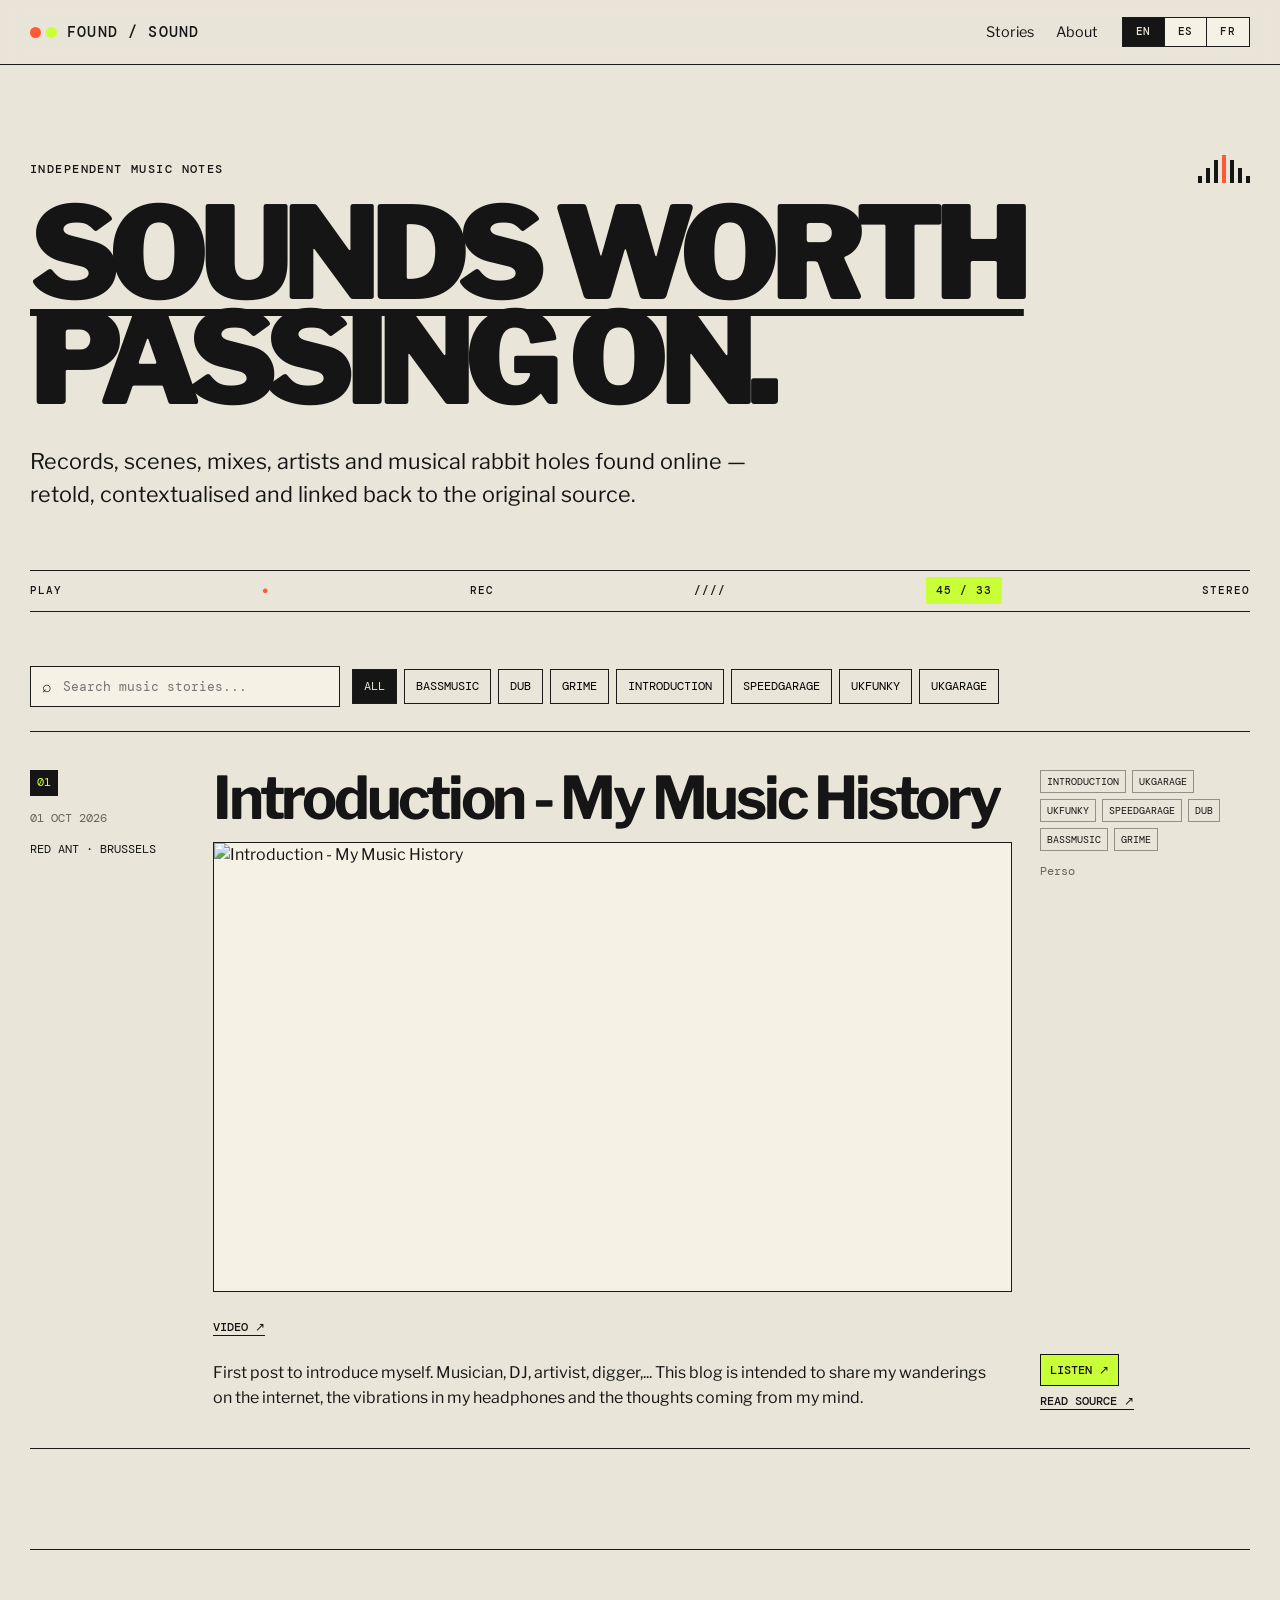
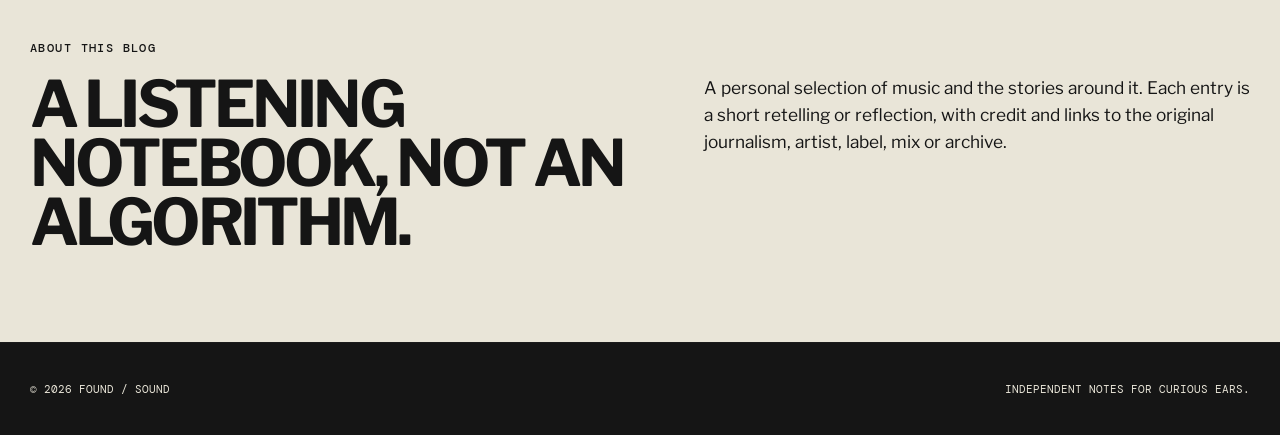
==== index.html @ dcec6ee3 "Add files via upload" ====
<!DOCTYPE html>
<html lang="en">
<head>
  <meta charset="UTF-8" />
  <meta name="viewport" content="width=device-width, initial-scale=1.0" />
  <meta id="metaDescription" name="description" content="A trilingual independent music blog for sounds, scenes, records and stories found across the web." />
  <meta name="theme-color" content="#151515" />
  <title>Found / Sound</title>
  <link rel="preconnect" href="https://fonts.googleapis.com">
  <link rel="preconnect" href="https://fonts.gstatic.com" crossorigin>
  <link href="https://fonts.googleapis.com/css2?family=DM+Mono:wght@300;400;500&family=Libre+Franklin:wght@400;600;700;800;900&display=swap" rel="stylesheet">
  <link rel="stylesheet" href="styles.css" />
</head>
<body>
  <header class="site-header">
    <div class="shell header-inner">
      <a class="brand" href="#top" aria-label="Found Sound home">
        <span class="brand-dot" aria-hidden="true"></span>
        FOUND / SOUND
      </a>

      <div class="header-actions">
        <nav class="nav" aria-label="Primary navigation">
          <a id="navStories" href="#stories">Stories</a>
          <a id="navAbout" href="#about">About</a>
        </nav>

        <div id="languageSwitcher" class="language-switcher" aria-label="Language">
          <button type="button" data-lang="en" aria-pressed="true">EN</button>
          <button type="button" data-lang="es" aria-pressed="false">ES</button>
          <button type="button" data-lang="fr" aria-pressed="false">FR</button>
        </div>
      </div>
    </div>
  </header>

  <main id="top">
    <section class="hero shell">
      <div class="hero-kicker">
        <p id="heroEyebrow" class="eyebrow">Independent music notes</p>
        <span class="signal" aria-hidden="true"><i></i><i></i><i></i><i></i><i></i><i></i><i></i></span>
      </div>
      <h1 id="heroTitle">Sounds worth<br>passing on.</h1>
      <p id="heroCopy" class="hero-copy">Records, scenes, mixes, artists and musical rabbit holes found online — retold, contextualised and linked back to the original source.</p>
      <div class="hero-tape" aria-hidden="true">
        <span>PLAY</span><span>●</span><span>REC</span><span>////</span><span>45 / 33</span><span>STEREO</span>
      </div>
    </section>

    <section id="filtersSection" class="filters shell" aria-label="Music filters">
      <div class="search-wrap">
        <span aria-hidden="true">⌕</span>
        <input id="searchInput" type="search" placeholder="Search music stories..." aria-label="Search music stories" />
      </div>
      <div id="tagFilters" class="tag-filters"></div>
    </section>

    <section id="stories" class="stories shell" aria-live="polite"></section>

    <section id="about" class="about shell">
      <div>
        <p id="aboutEyebrow" class="eyebrow">About this blog</p>
        <h2 id="aboutTitle">A listening notebook, not an algorithm.</h2>
      </div>
      <p id="aboutCopy">A personal selection of music and the stories around it. Each entry is a short retelling or reflection, with credit and links to the original journalism, artist, label, mix or archive.</p>
    </section>
  </main>

  <footer class="site-footer">
    <div class="shell footer-inner">
      <span>© <span id="year"></span> FOUND / SOUND</span>
      <span id="footerText">Independent notes for curious ears.</span>
    </div>
  </footer>

  <script src="script.js"></script>
</body>
</html>
---- styles.css ----
:root {
  --bg: #e9e5d8;
  --paper: #f6f1e5;
  --ink: #151515;
  --muted: #66645c;
  --line: #1b1b1b;
  --acid: #c9ff37;
  --orange: #ff5a36;
  --max: 1220px;
}

* { box-sizing: border-box; }
html { scroll-behavior: smooth; }
body {
  margin: 0;
  background: var(--bg);
  color: var(--ink);
  font-family: "Libre Franklin", Arial, sans-serif;
  line-height: 1.55;
}
a { color: inherit; }
button, input { border-radius: 0; }
.shell { width: min(calc(100% - 40px), var(--max)); margin-inline: auto; }

.site-header {
  position: sticky; top: 0; z-index: 20;
  background: color-mix(in srgb, var(--bg) 93%, transparent);
  backdrop-filter: blur(10px);
  border-bottom: 1px solid var(--line);
}
.header-inner, .footer-inner {
  min-height: 64px; display: flex; align-items: center; justify-content: space-between; gap: 24px;
}
.brand {
  display: inline-flex; align-items: center; gap: 10px; text-decoration: none;
  font: 500 .92rem/1 "DM Mono", monospace; letter-spacing: .08em;
}
.brand-dot { width: 11px; height: 11px; border-radius: 50%; background: var(--orange); box-shadow: 16px 0 0 var(--acid); margin-right: 16px; }
.nav { display: flex; gap: 22px; }
.nav a { text-decoration: none; font-size: .9rem; }
.nav a:hover { text-decoration: underline; }
.header-actions { display: flex; align-items: center; gap: 24px; }

.language-switcher { display: inline-flex; border: 1px solid var(--line); background: var(--paper); }
.language-switcher button {
  min-width: 42px; border: 0; border-right: 1px solid var(--line); background: transparent; color: var(--ink);
  padding: 8px 9px; cursor: pointer; font: 500 .7rem/1 "DM Mono", monospace; letter-spacing: .06em;
}
.language-switcher button:last-child { border-right: 0; }
.language-switcher button:hover, .language-switcher button.active { background: var(--ink); color: var(--bg); }
.language-switcher button:focus-visible, .tag-button:focus-visible, .action-link:focus-visible { outline: 3px solid var(--orange); outline-offset: 2px; }

.hero { padding: 90px 0 54px; }
.hero-kicker { display: flex; align-items: center; justify-content: space-between; gap: 20px; }
.eyebrow { margin: 0 0 18px; font: 500 .74rem/1.4 "DM Mono", monospace; text-transform: uppercase; letter-spacing: .12em; }
.signal { display: flex; align-items: end; gap: 4px; height: 28px; margin-bottom: 18px; }
.signal i { display: block; width: 4px; background: var(--ink); }
.signal i:nth-child(1), .signal i:nth-child(7) { height: 7px; }
.signal i:nth-child(2), .signal i:nth-child(6) { height: 15px; }
.signal i:nth-child(3), .signal i:nth-child(5) { height: 23px; }
.signal i:nth-child(4) { height: 28px; background: var(--orange); }
.hero h1 {
  max-width: 1000px; margin: 0; font-size: clamp(4rem, 10vw, 9.4rem); line-height: .82;
  letter-spacing: -.075em; text-transform: uppercase; font-weight: 900;
}
.hero h1::first-line { text-decoration: underline; text-decoration-thickness: .055em; text-underline-offset: .08em; }
.hero-copy { max-width: 760px; margin: 34px 0 0; font-size: clamp(1.05rem, 2vw, 1.35rem); }
.hero-tape {
  margin-top: 58px; border-top: 1px solid var(--line); border-bottom: 1px solid var(--line); min-height: 42px;
  display: flex; align-items: center; justify-content: space-between; gap: 20px; overflow: hidden;
  font: 500 .68rem/1 "DM Mono", monospace; letter-spacing: .09em;
}
.hero-tape span:nth-child(2) { color: var(--orange); }
.hero-tape span:nth-child(5) { background: var(--acid); padding: 8px 10px; }

.filters { display: flex; align-items: center; gap: 12px; flex-wrap: wrap; padding: 0 0 24px; border-bottom: 1px solid var(--line); }
.search-wrap { min-width: min(100%, 310px); display: flex; align-items: center; border: 1px solid var(--line); background: var(--paper); }
.search-wrap > span { padding-left: 11px; font: 500 1rem "DM Mono", monospace; }
.filters input { width: 100%; min-width: 0; border: 0; background: transparent; padding: 11px; font: 400 .82rem "DM Mono", monospace; outline: none; }
.search-wrap:focus-within { box-shadow: 0 0 0 3px var(--acid); }
.tag-filters { display: flex; flex-wrap: wrap; gap: 7px; }
.tag-button {
  border: 1px solid var(--line); background: transparent; padding: 9px 11px; cursor: pointer;
  font: 400 .72rem "DM Mono", monospace; text-transform: uppercase;
}
.tag-button:hover { background: var(--paper); }
.tag-button.active { background: var(--ink); color: var(--bg); }

.stories { padding: 0 0 100px; }
.story {
  display: grid; grid-template-columns: 155px minmax(0, 1fr) 210px; gap: 28px;
  padding: 38px 0; border-bottom: 1px solid var(--line); position: relative;
}
.story::before { content: ""; position: absolute; left: 0; top: -1px; height: 3px; width: 0; background: var(--orange); transition: width .25s ease; }
.story:hover::before { width: 80px; }
.story-meta { font: 400 .72rem/1.6 "DM Mono", monospace; color: var(--muted); text-transform: uppercase; }
.story-number { display: inline-block; margin-bottom: 14px; background: var(--ink); color: var(--acid); padding: 4px 7px; }
.story-identity { margin-top: 12px; color: var(--ink); }
.story h2 { margin: 0 0 16px; max-width: 820px; font-size: clamp(2rem, 4.6vw, 4rem); letter-spacing: -.055em; line-height: .95; }
.story-media { margin: 0 0 22px; }
.story-image-wrap { overflow: hidden; border: 1px solid var(--line); background: var(--paper); }
.story-image { display: block; width: 100%; max-height: 620px; object-fit: cover; aspect-ratio: 16 / 9; }
.story-video-wrap {
  position: relative; width: 100%; aspect-ratio: 16 / 9; overflow: hidden;
  border: 1px solid var(--line); background: #000;
}
.story-video-wrap iframe, .story-video-wrap video {
  position: absolute; inset: 0; width: 100%; height: 100%; border: 0; display: block;
}
.story-video-wrap video { object-fit: contain; }
.story-media-link { margin: 0 0 22px; }
.story-summary { margin: 0; max-width: 790px; font-size: 1rem; }
.story-note { margin: 19px 0 0; max-width: 760px; padding: 11px 14px; border-left: 4px solid var(--orange); background: color-mix(in srgb, var(--paper) 60%, transparent); color: var(--muted); }
.story-side { display: flex; flex-direction: column; justify-content: space-between; gap: 24px; }
.story-tags { display: flex; flex-wrap: wrap; gap: 6px; }
.story-tag { font: 400 .65rem "DM Mono", monospace; border: 1px solid #939087; padding: 4px 6px; text-transform: uppercase; }
.source-name { margin: 12px 0 0; font: 400 .72rem/1.5 "DM Mono", monospace; color: var(--muted); }
.story-links { display: flex; flex-direction: column; align-items: flex-start; gap: 7px; }
.action-link {
  display: inline-block; text-decoration: none; border-bottom: 1px solid currentColor;
  font: 500 .76rem "DM Mono", monospace; text-transform: uppercase;
}
.action-link:hover { color: var(--orange); }
.listen-link { background: var(--acid); border: 1px solid var(--ink); padding: 7px 9px; text-decoration: none; }
.listen-link:hover { background: var(--ink); color: var(--acid); }
.empty { padding: 50px 0; color: var(--muted); }

.about { display: grid; grid-template-columns: 1.05fr .95fr; gap: 70px; padding: 90px 0; border-top: 1px solid var(--line); }
.about h2 { margin: 0; max-width: 720px; font-size: clamp(2.4rem, 5vw, 5rem); line-height: .92; letter-spacing: -.06em; text-transform: uppercase; }
.about > p { margin: 35px 0 0; max-width: 570px; font-size: 1.08rem; }
.site-footer { border-top: 1px solid var(--line); background: var(--ink); color: var(--bg); }
.footer-inner { min-height: 92px; font: 400 .7rem "DM Mono", monospace; text-transform: uppercase; }

@media (max-width: 850px) {
  .hero { padding: 72px 0 45px; }
  .story { grid-template-columns: 1fr; gap: 15px; }
  .story-meta { display: grid; grid-template-columns: auto 1fr; gap: 8px 14px; align-items: center; }
  .story-number { margin: 0; grid-row: 1 / span 2; }
  .story-identity { margin: 0; }
  .story-side { flex-direction: row; align-items: end; }
  .about { grid-template-columns: 1fr; gap: 15px; }
}

@media (max-width: 650px) {
  .header-inner { min-height: 70px; gap: 12px; }
  .header-actions { gap: 10px; }
  .nav { display: none; }
  .language-switcher button { min-width: 37px; padding-inline: 7px; }
  .hero h1 { font-size: clamp(3.7rem, 18vw, 6.2rem); }
  .hero-tape { gap: 28px; justify-content: flex-start; }
  .hero-tape span:nth-child(3), .hero-tape span:nth-child(4), .hero-tape span:nth-child(6) { display: none; }
}

@media (max-width: 520px) {
  .shell { width: min(calc(100% - 24px), var(--max)); }
  .brand { font-size: .78rem; }
  .brand-dot { width: 9px; height: 9px; box-shadow: 13px 0 0 var(--acid); margin-right: 13px; }
  .signal { display: none; }
  .story-side { flex-direction: column; align-items: flex-start; }
  .story h2 { font-size: clamp(2.1rem, 11vw, 3.2rem); }
  .footer-inner { align-items: flex-start; flex-direction: column; justify-content: center; gap: 7px; }
}
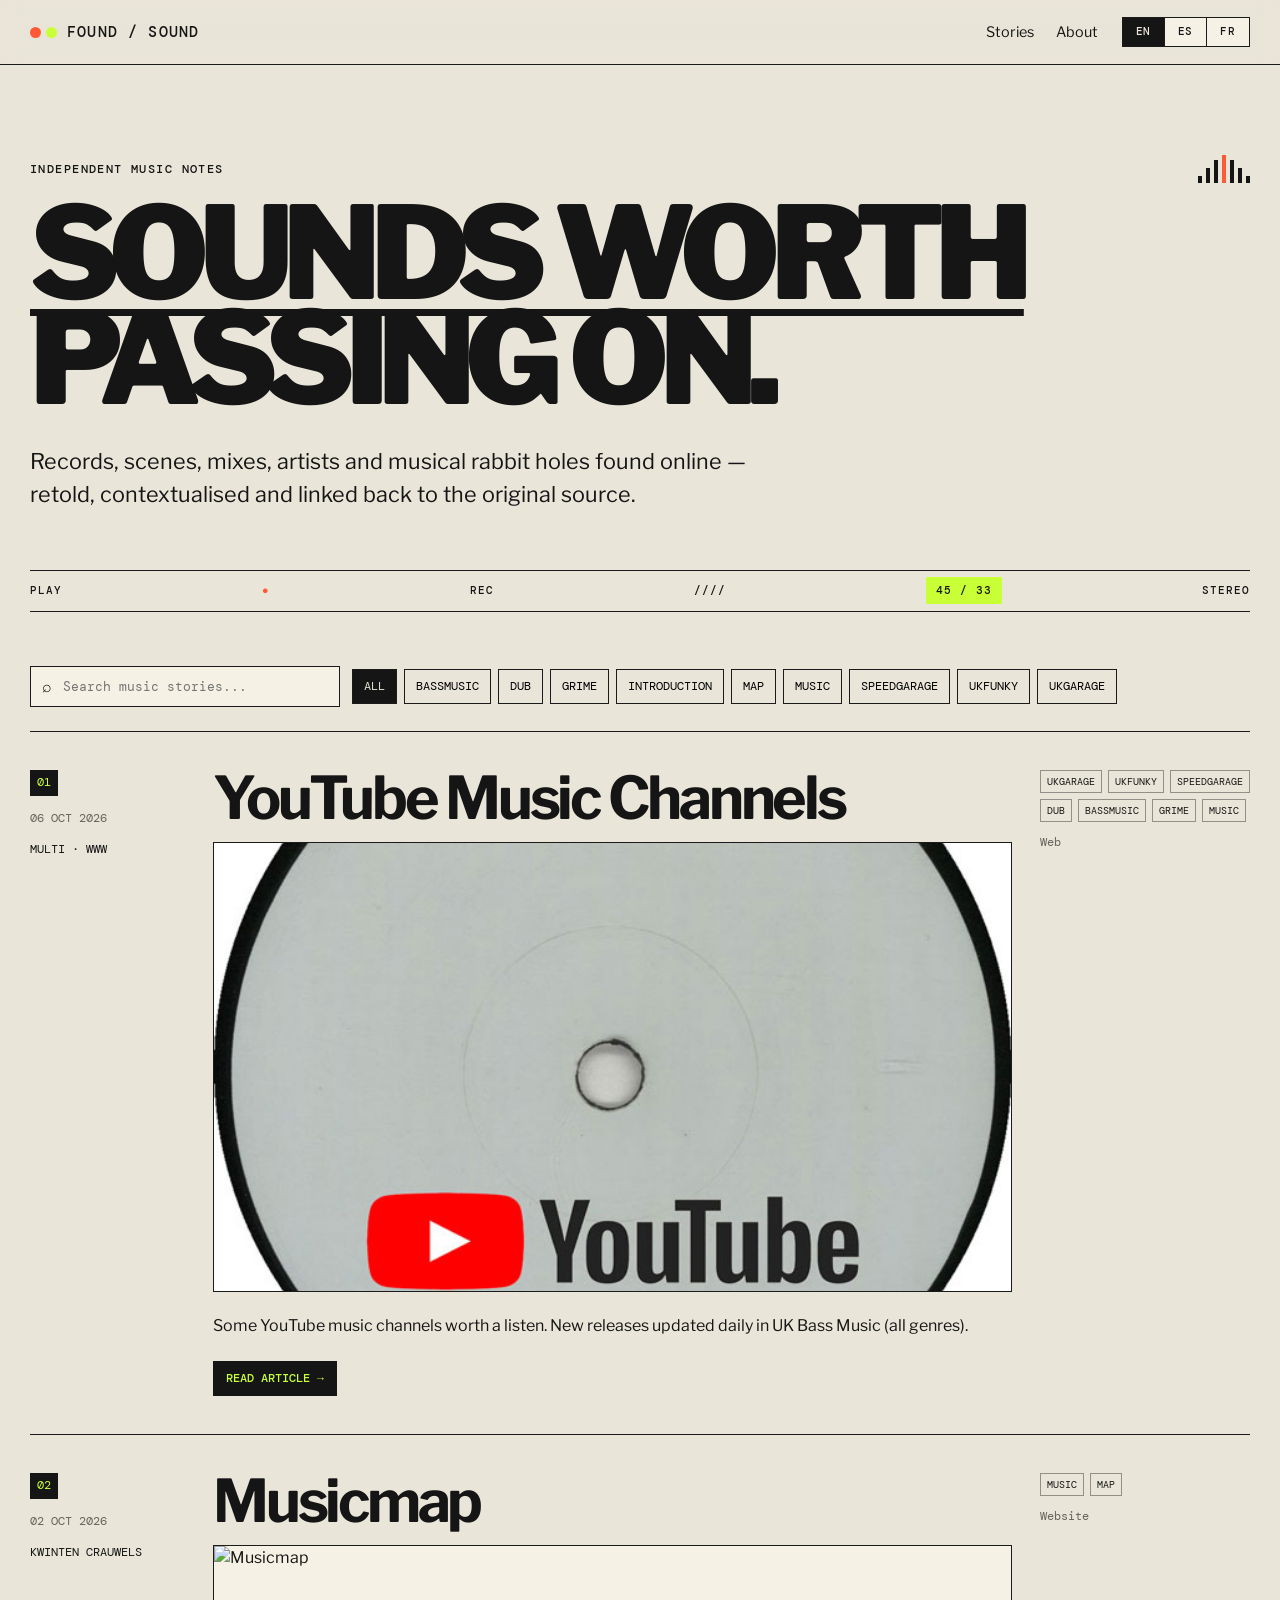
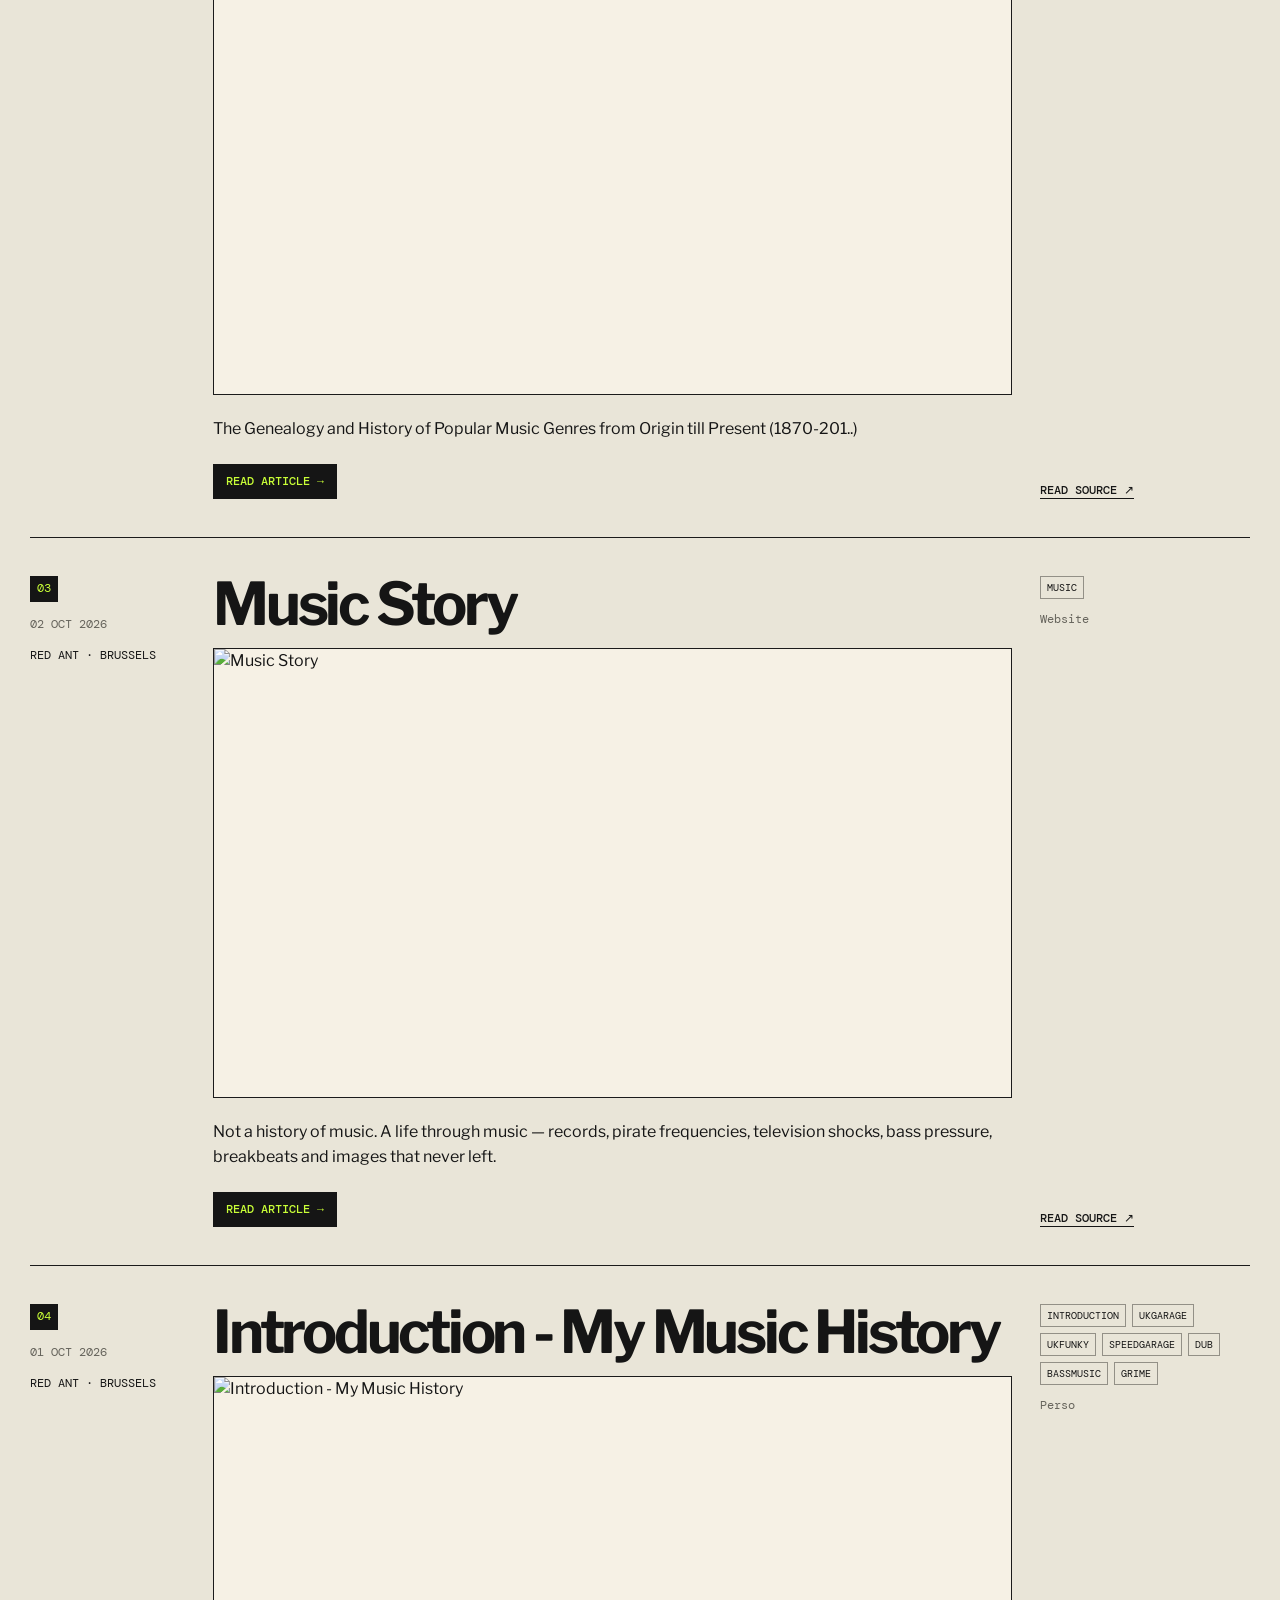
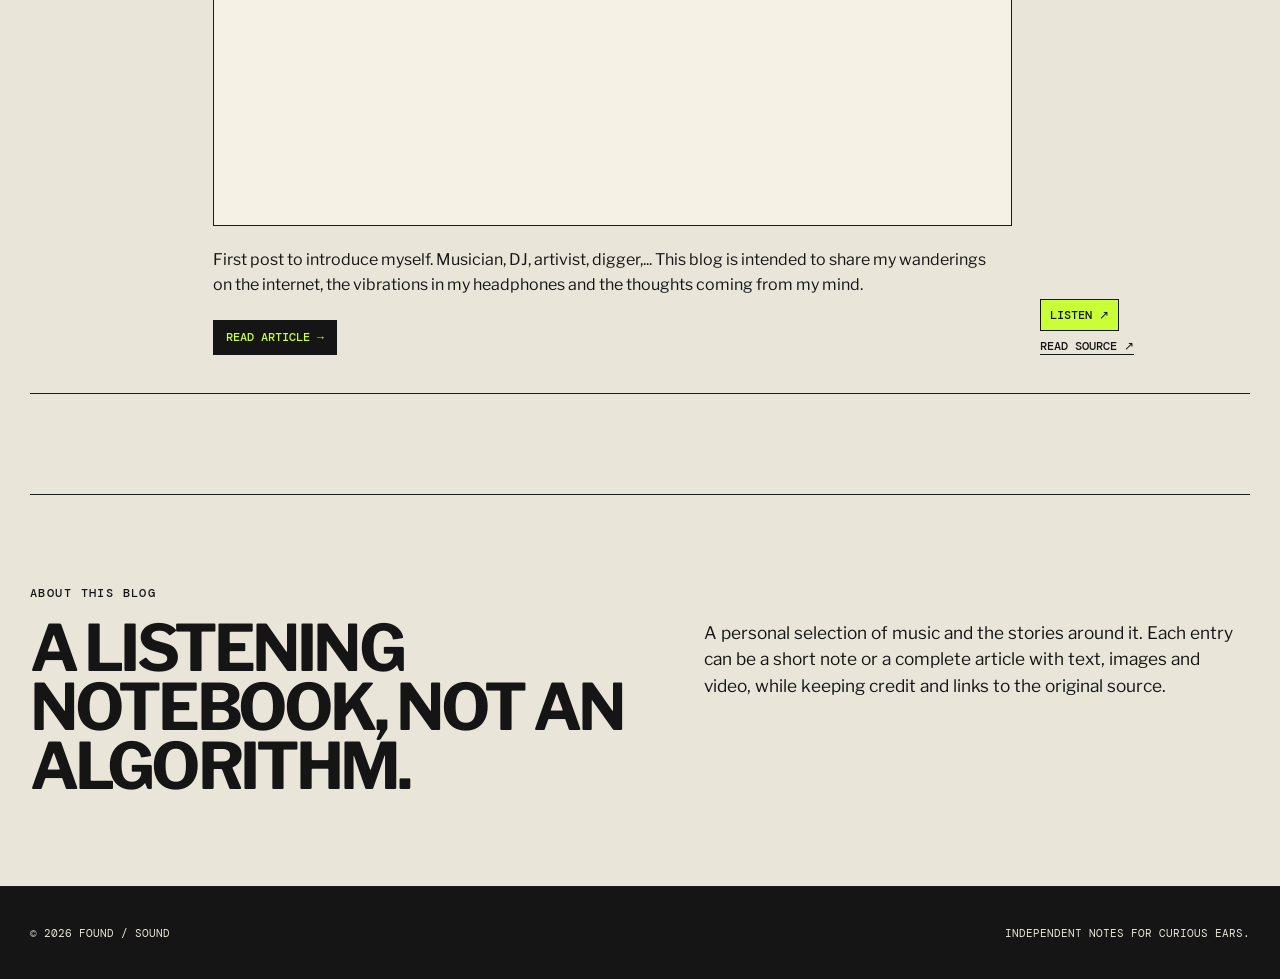
==== commit cbf4b84d: "Add files via upload" ====
--- a/index.html
+++ b/index.html
@@ -18,13 +18,11 @@
         <span class="brand-dot" aria-hidden="true"></span>
         FOUND / SOUND
       </a>
-
       <div class="header-actions">
         <nav class="nav" aria-label="Primary navigation">
           <a id="navStories" href="#stories">Stories</a>
           <a id="navAbout" href="#about">About</a>
         </nav>
-
         <div id="languageSwitcher" class="language-switcher" aria-label="Language">
           <button type="button" data-lang="en" aria-pressed="true">EN</button>
           <button type="button" data-lang="es" aria-pressed="false">ES</button>
@@ -62,7 +60,7 @@
         <p id="aboutEyebrow" class="eyebrow">About this blog</p>
         <h2 id="aboutTitle">A listening notebook, not an algorithm.</h2>
       </div>
-      <p id="aboutCopy">A personal selection of music and the stories around it. Each entry is a short retelling or reflection, with credit and links to the original journalism, artist, label, mix or archive.</p>
+      <p id="aboutCopy">A personal selection of music and the stories around it. Each entry can be a short note or a complete article with text, images and video, while keeping credit and links to the original source.</p>
     </section>
   </main>
 
@@ -72,7 +70,6 @@
       <span id="footerText">Independent notes for curious ears.</span>
     </div>
   </footer>
-
   <script src="script.js"></script>
 </body>
 </html>
--- a/styles.css
+++ b/styles.css
@@ -160,3 +160,60 @@
   .story h2 { font-size: clamp(2.1rem, 11vw, 3.2rem); }
   .footer-inner { align-items: flex-start; flex-direction: column; justify-content: center; gap: 7px; }
 }
+
+.story-title-link { color: inherit; text-decoration: none; }
+.story-title-link:hover { text-decoration: underline; text-decoration-thickness: .06em; text-underline-offset: .08em; }
+.story-read { margin: 22px 0 0; }
+.read-article-link {
+  display: inline-block; border: 1px solid var(--ink); background: var(--ink); color: var(--acid);
+  padding: 9px 12px; text-decoration: none; font: 500 .72rem "DM Mono", monospace; text-transform: uppercase;
+}
+.read-article-link:hover { background: var(--orange); color: var(--ink); }
+
+/* Long-form article page */
+.article-shell { width: min(calc(100% - 40px), 980px); margin-inline: auto; }
+.article-back { text-decoration: none; font: 500 .72rem "DM Mono", monospace; text-transform: uppercase; }
+.article-back:hover { text-decoration: underline; }
+.article-page { padding: 72px 0 110px; }
+.article-header { padding-bottom: 38px; border-bottom: 1px solid var(--line); }
+.article-kicker { margin: 0 0 16px; font: 500 .72rem/1.5 "DM Mono", monospace; text-transform: uppercase; color: var(--muted); }
+.article-title { margin: 0; font-size: clamp(3.1rem, 8vw, 7rem); line-height: .88; letter-spacing: -.07em; text-transform: uppercase; }
+.article-deck { max-width: 780px; margin: 28px 0 0; font-size: clamp(1.12rem, 2vw, 1.42rem); line-height: 1.5; }
+.article-tags { display: flex; flex-wrap: wrap; gap: 7px; margin-top: 24px; }
+.article-featured { margin: 38px 0 0; }
+.article-featured img { display: block; width: 100%; max-height: 680px; aspect-ratio: 16/9; object-fit: cover; border: 1px solid var(--line); }
+.article-body { width: min(100%, 780px); margin: 54px auto 0; }
+.article-text { margin: 0 0 30px; font-size: 1.08rem; line-height: 1.78; }
+.article-text p { margin: 0 0 1.25em; }
+.article-text p:last-child { margin-bottom: 0; }
+.article-media { margin: 46px 0; }
+.article-media img { display: block; width: 100%; max-height: 760px; object-fit: contain; background: var(--paper); border: 1px solid var(--line); }
+.article-media--small { width: 45%; margin-left: auto; margin-right: auto; }
+.article-media--medium { width: 70%; margin-left: auto; margin-right: auto; }
+.article-media--large { width: 100%; }
+.article-media--wide { width: min(980px, calc(100vw - 40px)); max-width: none; margin-left: 50%; margin-right: 0; transform: translateX(-50%); }
+.article-media--small .article-caption, .article-media--medium .article-caption { text-align: center; }
+.article-video-frame { position: relative; width: 100%; aspect-ratio: 16/9; background: #000; border: 1px solid var(--line); }
+.article-video-frame iframe, .article-video-frame video { position: absolute; inset: 0; width: 100%; height: 100%; border: 0; }
+.article-caption { margin: 9px 0 0; color: var(--muted); font: 400 .7rem/1.5 "DM Mono", monospace; }
+.article-note { margin: 50px 0 0; padding: 18px 20px; border-left: 5px solid var(--orange); background: color-mix(in srgb, var(--paper) 70%, transparent); }
+.article-actions { display: flex; flex-wrap: wrap; gap: 10px; margin: 44px 0 0; padding-top: 24px; border-top: 1px solid var(--line); }
+.article-error { padding: 80px 0; }
+.article-empty-video { padding: 24px; border: 1px solid var(--line); background: var(--paper); }
+@media (max-width: 650px) {
+  .article-shell { width: min(calc(100% - 24px), 980px); }
+  .article-page { padding-top: 48px; }
+  .article-title { font-size: clamp(3rem, 15vw, 5.2rem); }
+  .article-body { margin-top: 38px; }
+  .article-media { margin: 34px 0; }
+  .article-media--small, .article-media--medium, .article-media--large, .article-media--wide { width: 100%; margin-left: 0; margin-right: 0; transform: none; }
+}
+
+
+/* Inline and dedicated article links */
+.article-inline-link { color: inherit; text-decoration-thickness: 1.5px; text-underline-offset: 3px; text-decoration-color: var(--orange); }
+.article-inline-link:hover { color: var(--orange); }
+.article-link-block { margin: 38px 0; }
+.article-link-block a { display: flex; align-items: center; justify-content: space-between; gap: 20px; padding: 18px 20px; border: 1px solid var(--ink); color: var(--ink); background: var(--paper); text-decoration: none; font: 600 .82rem/1.35 "DM Mono", monospace; text-transform: uppercase; letter-spacing: .02em; }
+.article-link-block a:hover { background: var(--orange); }
+.article-link-block a:focus-visible, .article-inline-link:focus-visible { outline: 3px solid var(--orange); outline-offset: 3px; }
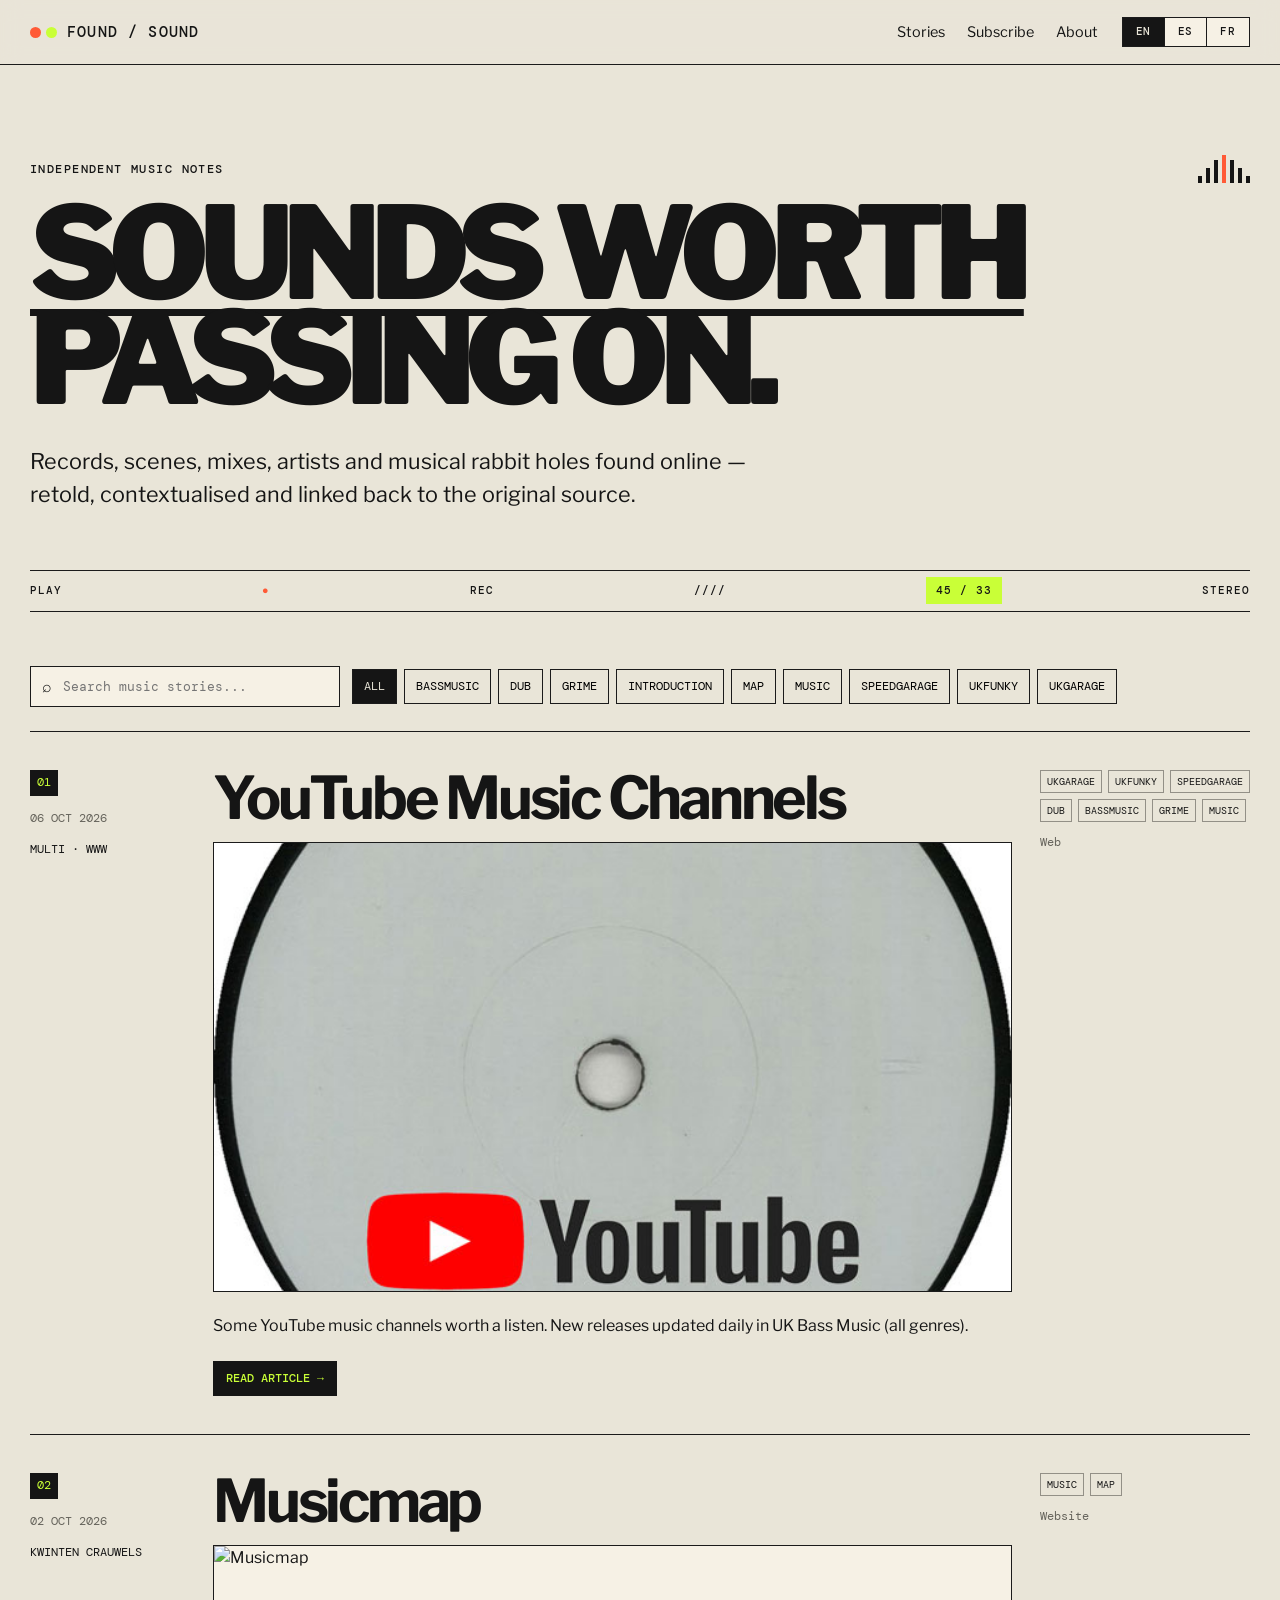
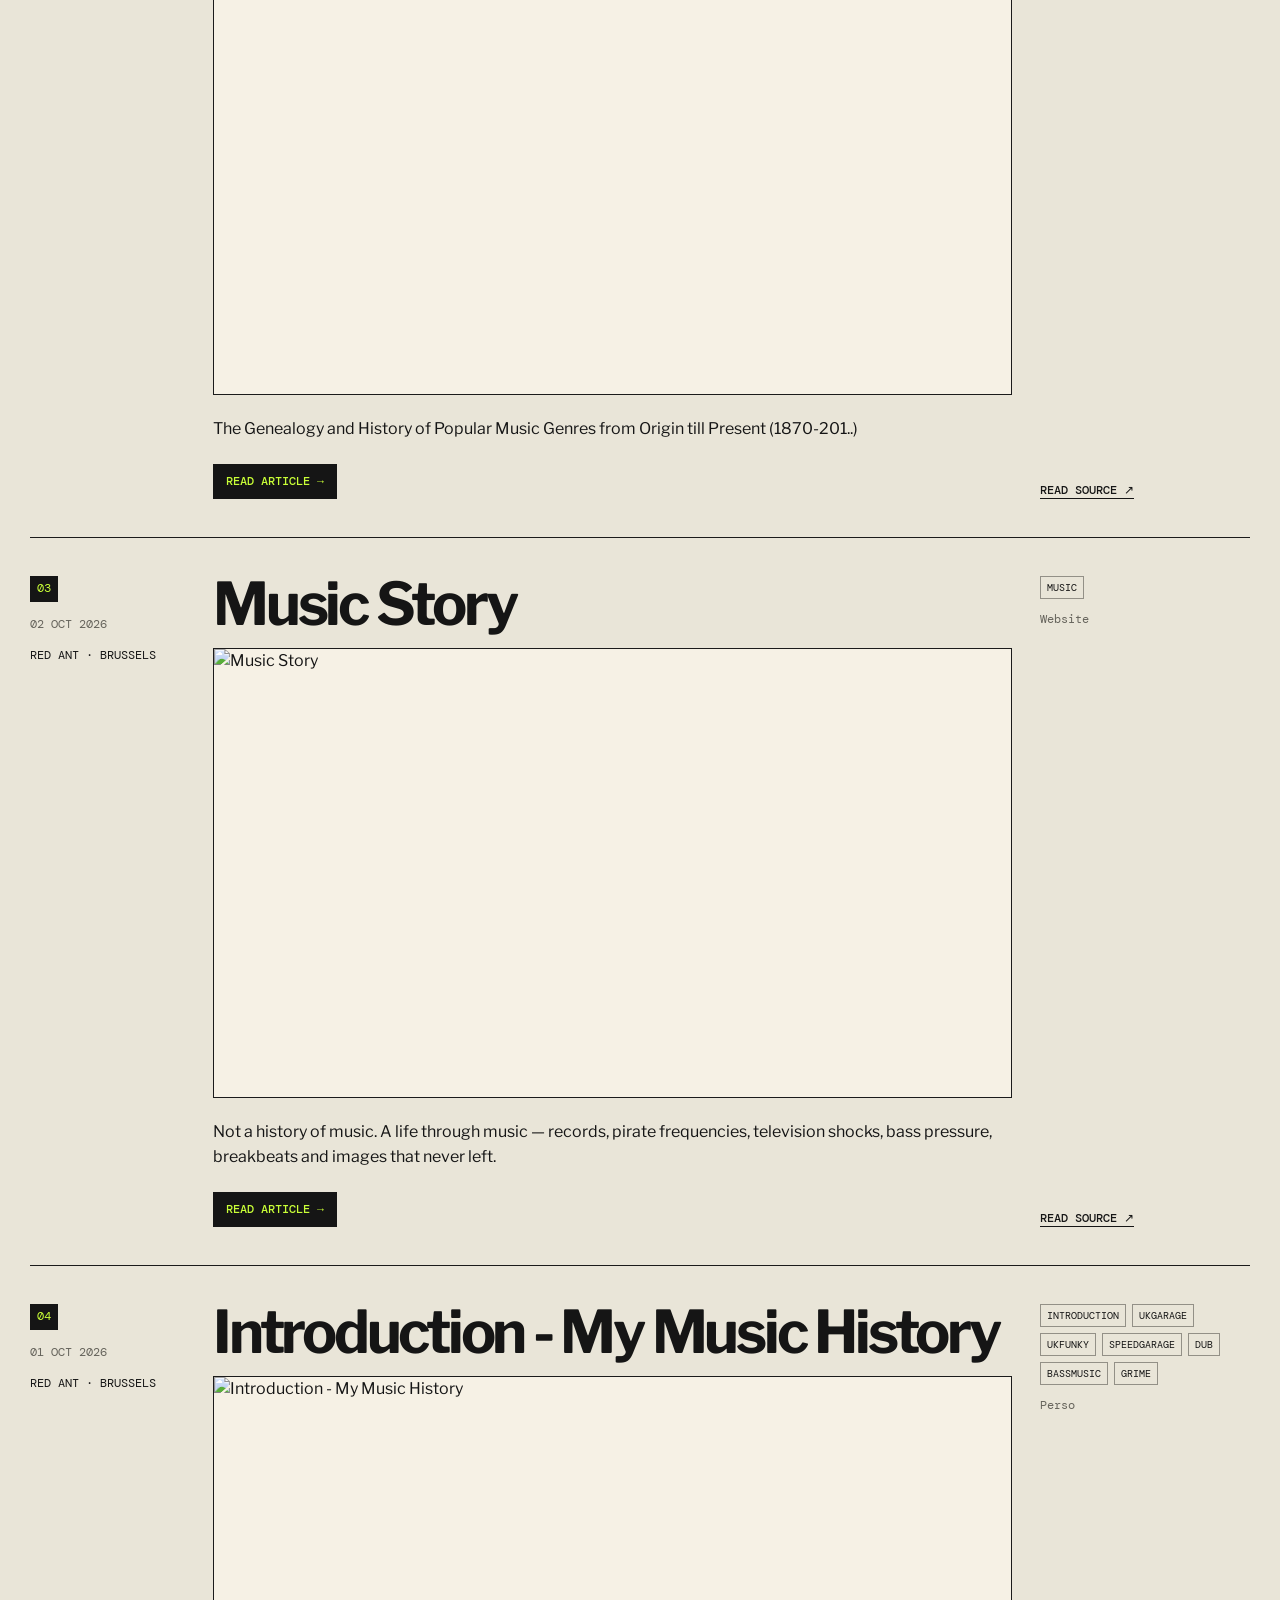
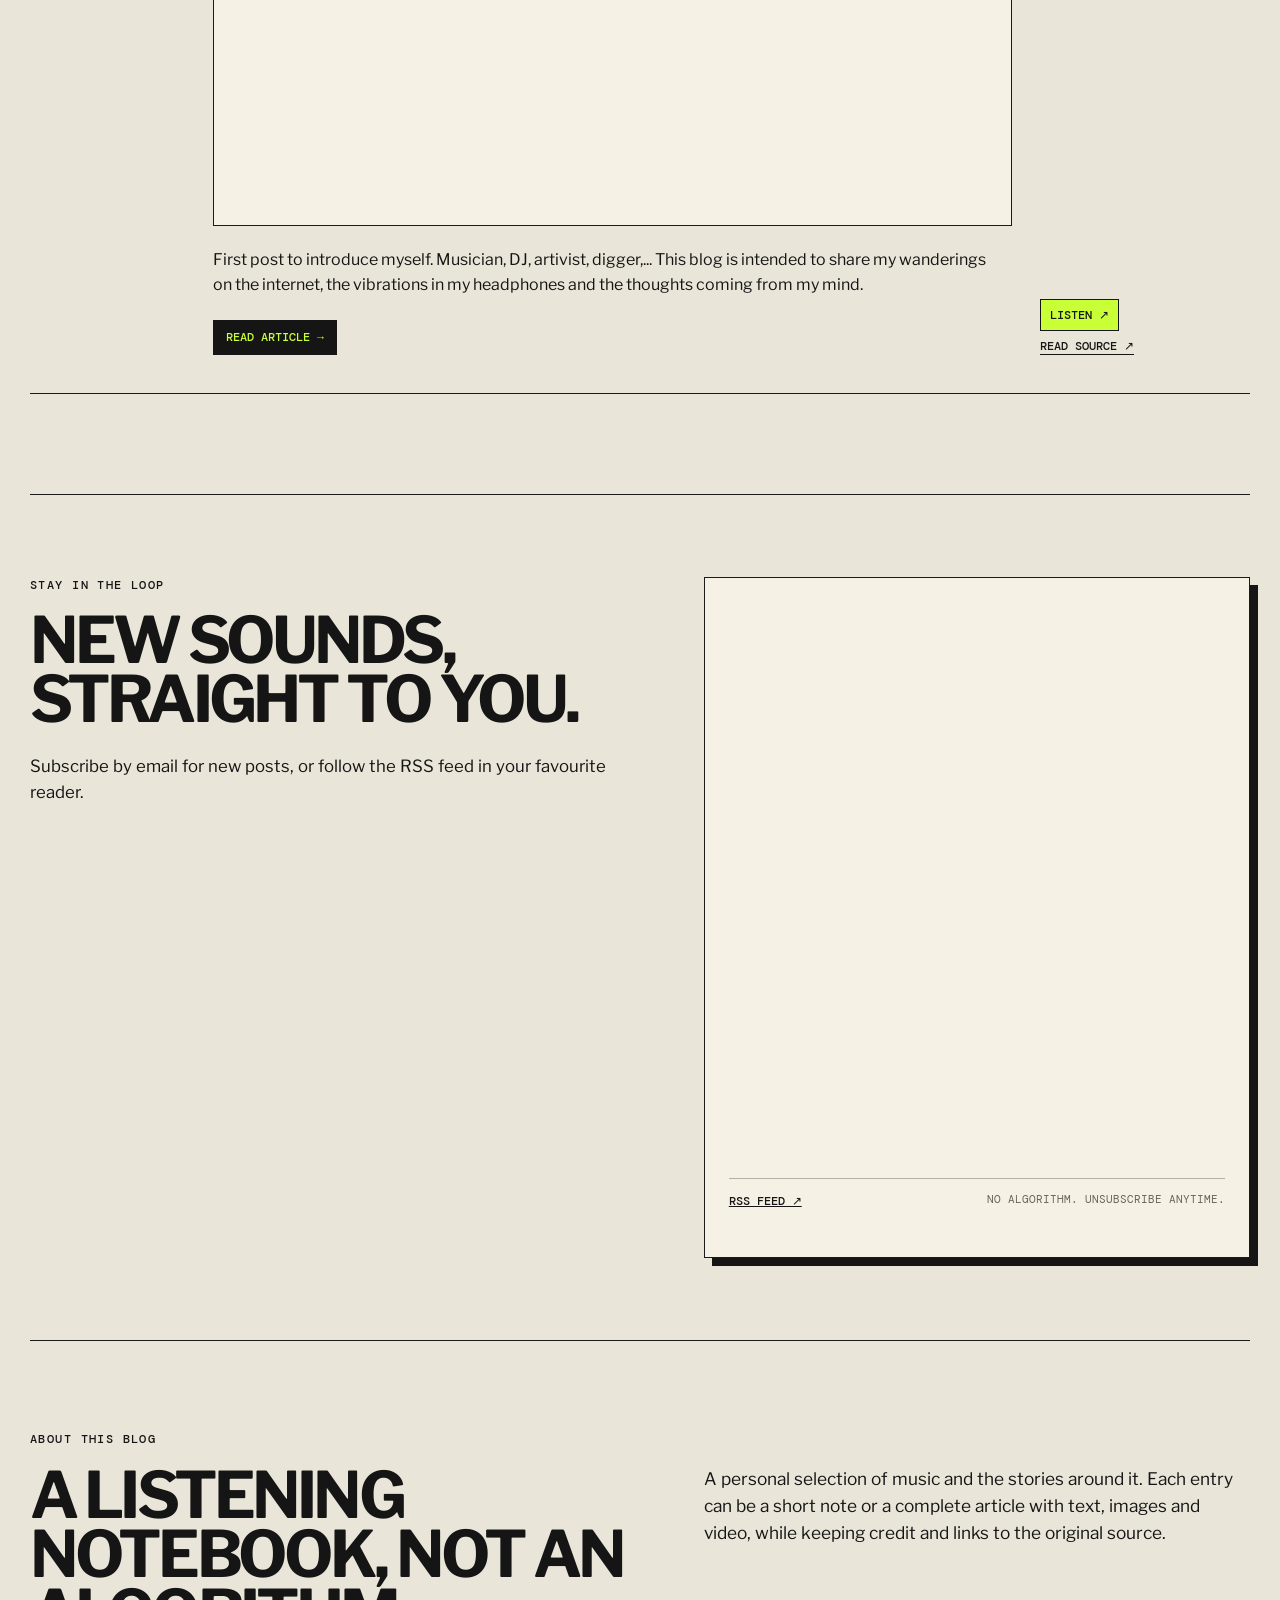
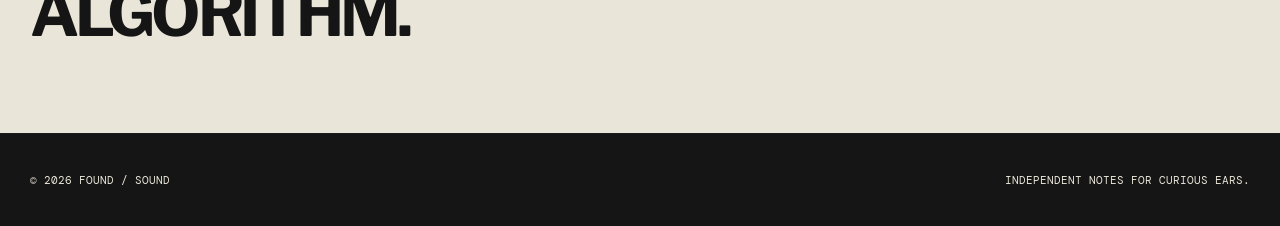
==== commit b0ab9f36: "Add files via upload" ====
--- a/index.html
+++ b/index.html
@@ -9,7 +9,8 @@
   <link rel="preconnect" href="https://fonts.googleapis.com">
   <link rel="preconnect" href="https://fonts.gstatic.com" crossorigin>
   <link href="https://fonts.googleapis.com/css2?family=DM+Mono:wght@300;400;500&family=Libre+Franklin:wght@400;600;700;800;900&display=swap" rel="stylesheet">
-  <link rel="stylesheet" href="styles.css" />
+  <link rel="stylesheet" href="styles.css?v=20261006-brevo1" />
+  <link rel="alternate" type="application/rss+xml" title="FOUND / SOUND RSS" href="feed.xml" />
 </head>
 <body>
   <header class="site-header">
@@ -21,6 +22,7 @@
       <div class="header-actions">
         <nav class="nav" aria-label="Primary navigation">
           <a id="navStories" href="#stories">Stories</a>
+          <a id="navSubscribe" href="#subscribe">Subscribe</a>
           <a id="navAbout" href="#about">About</a>
         </nav>
         <div id="languageSwitcher" class="language-switcher" aria-label="Language">
@@ -55,6 +57,26 @@
 
     <section id="stories" class="stories shell" aria-live="polite"></section>
 
+
+    <section id="subscribe" class="subscribe shell">
+      <div class="subscribe-intro">
+        <p id="subscribeEyebrow" class="eyebrow">Stay in the loop</p>
+        <h2 id="subscribeTitle">New sounds, straight to you.</h2>
+        <p id="subscribeCopy">Subscribe by email for new posts, or follow the RSS feed in your favourite reader.</p>
+      </div>
+      <div class="subscribe-card">
+        <div id="brevoFormWrap" class="brevo-form-wrap" hidden>
+          <iframe id="brevoFormFrame" class="brevo-form-frame" title="Newsletter subscription form" loading="lazy" scrolling="auto"></iframe>
+        </div>
+        <p id="newsletterComingSoon" class="subscribe-unconfigured">Email newsletter coming soon.</p>
+        <div class="subscribe-secondary">
+          <a id="rssLink" class="rss-link" href="feed.xml" type="application/rss+xml">RSS feed ↗</a>
+          <span id="subscribePrivacy">No algorithm. Unsubscribe anytime.</span>
+        </div>
+        <p id="subscribeMessage" class="subscribe-message" aria-live="polite"></p>
+      </div>
+    </section>
+
     <section id="about" class="about shell">
       <div>
         <p id="aboutEyebrow" class="eyebrow">About this blog</p>
@@ -70,6 +92,7 @@
       <span id="footerText">Independent notes for curious ears.</span>
     </div>
   </footer>
-  <script src="script.js"></script>
+  <script src="site-config.js?v=20261006-brevo1"></script>
+  <script src="script.js?v=20261006-brevo1"></script>
 </body>
 </html>
--- a/styles.css
+++ b/styles.css
@@ -217,3 +217,77 @@
 .article-link-block a { display: flex; align-items: center; justify-content: space-between; gap: 20px; padding: 18px 20px; border: 1px solid var(--ink); color: var(--ink); background: var(--paper); text-decoration: none; font: 600 .82rem/1.35 "DM Mono", monospace; text-transform: uppercase; letter-spacing: .02em; }
 .article-link-block a:hover { background: var(--orange); }
 .article-link-block a:focus-visible, .article-inline-link:focus-visible { outline: 3px solid var(--orange); outline-offset: 3px; }
+
+
+/* Subscribe / newsletter */
+.subscribe {
+  display: grid;
+  grid-template-columns: 1.05fr .95fr;
+  gap: 70px;
+  padding: 82px 0;
+  border-top: 1px solid var(--line);
+}
+.subscribe h2 {
+  margin: 0;
+  max-width: 720px;
+  font-size: clamp(2.6rem, 5vw, 5rem);
+  line-height: .92;
+  letter-spacing: -.06em;
+  text-transform: uppercase;
+}
+.subscribe-intro > p:last-child { max-width: 620px; margin: 24px 0 0; font-size: 1.05rem; }
+.subscribe-card {
+  align-self: center;
+  padding: 24px;
+  border: 1px solid var(--line);
+  background: var(--paper);
+  box-shadow: 8px 8px 0 var(--ink);
+}
+
+.brevo-form-wrap { width: 100%; overflow: hidden; background: var(--paper); }
+.brevo-form-frame { display: block; width: 100%; min-height: 320px; border: 0; background: var(--paper); }
+.subscribe-form label {
+  display: block;
+  margin: 0 0 8px;
+  font: 500 .7rem/1.4 "DM Mono", monospace;
+  text-transform: uppercase;
+  letter-spacing: .06em;
+}
+.subscribe-form-row { display: grid; grid-template-columns: minmax(0,1fr) auto; }
+.subscribe-form input {
+  min-width: 0;
+  border: 1px solid var(--ink);
+  border-right: 0;
+  background: var(--bg);
+  color: var(--ink);
+  padding: 13px 14px;
+  font: 400 .9rem "Libre Franklin", Arial, sans-serif;
+  outline: none;
+}
+.subscribe-form input:focus { box-shadow: inset 0 0 0 3px var(--acid); }
+.subscribe-form button {
+  border: 1px solid var(--ink);
+  background: var(--ink);
+  color: var(--acid);
+  padding: 13px 17px;
+  cursor: pointer;
+  font: 500 .72rem "DM Mono", monospace;
+  text-transform: uppercase;
+  letter-spacing: .04em;
+}
+.subscribe-form button:hover { background: var(--orange); color: var(--ink); }
+.subscribe-unconfigured { margin: 0; padding: 13px 14px; border: 1px dashed var(--line); color: var(--muted); font: 400 .8rem/1.5 "DM Mono", monospace; text-transform: uppercase; }
+.subscribe-secondary { display: flex; justify-content: space-between; align-items: center; gap: 18px; margin-top: 16px; padding-top: 14px; border-top: 1px solid #b4b0a5; }
+.rss-link { font: 500 .75rem "DM Mono", monospace; text-transform: uppercase; }
+.rss-link:hover { color: var(--orange); }
+.subscribe-secondary span { color: var(--muted); font: 400 .66rem/1.4 "DM Mono", monospace; text-align: right; text-transform: uppercase; }
+.subscribe-message { min-height: 1.2em; margin: 11px 0 0; color: var(--orange); font: 400 .72rem/1.4 "DM Mono", monospace; }
+@media (max-width: 850px) { .subscribe { grid-template-columns: 1fr; gap: 26px; } }
+@media (max-width: 520px) {
+  .subscribe { padding: 62px 0; }
+  .subscribe-card { padding: 16px; box-shadow: 5px 5px 0 var(--ink); }
+  .subscribe-form-row { grid-template-columns: 1fr; gap: 8px; }
+  .subscribe-form input { border-right: 1px solid var(--ink); }
+  .subscribe-secondary { align-items: flex-start; flex-direction: column; }
+  .subscribe-secondary span { text-align: left; }
+}
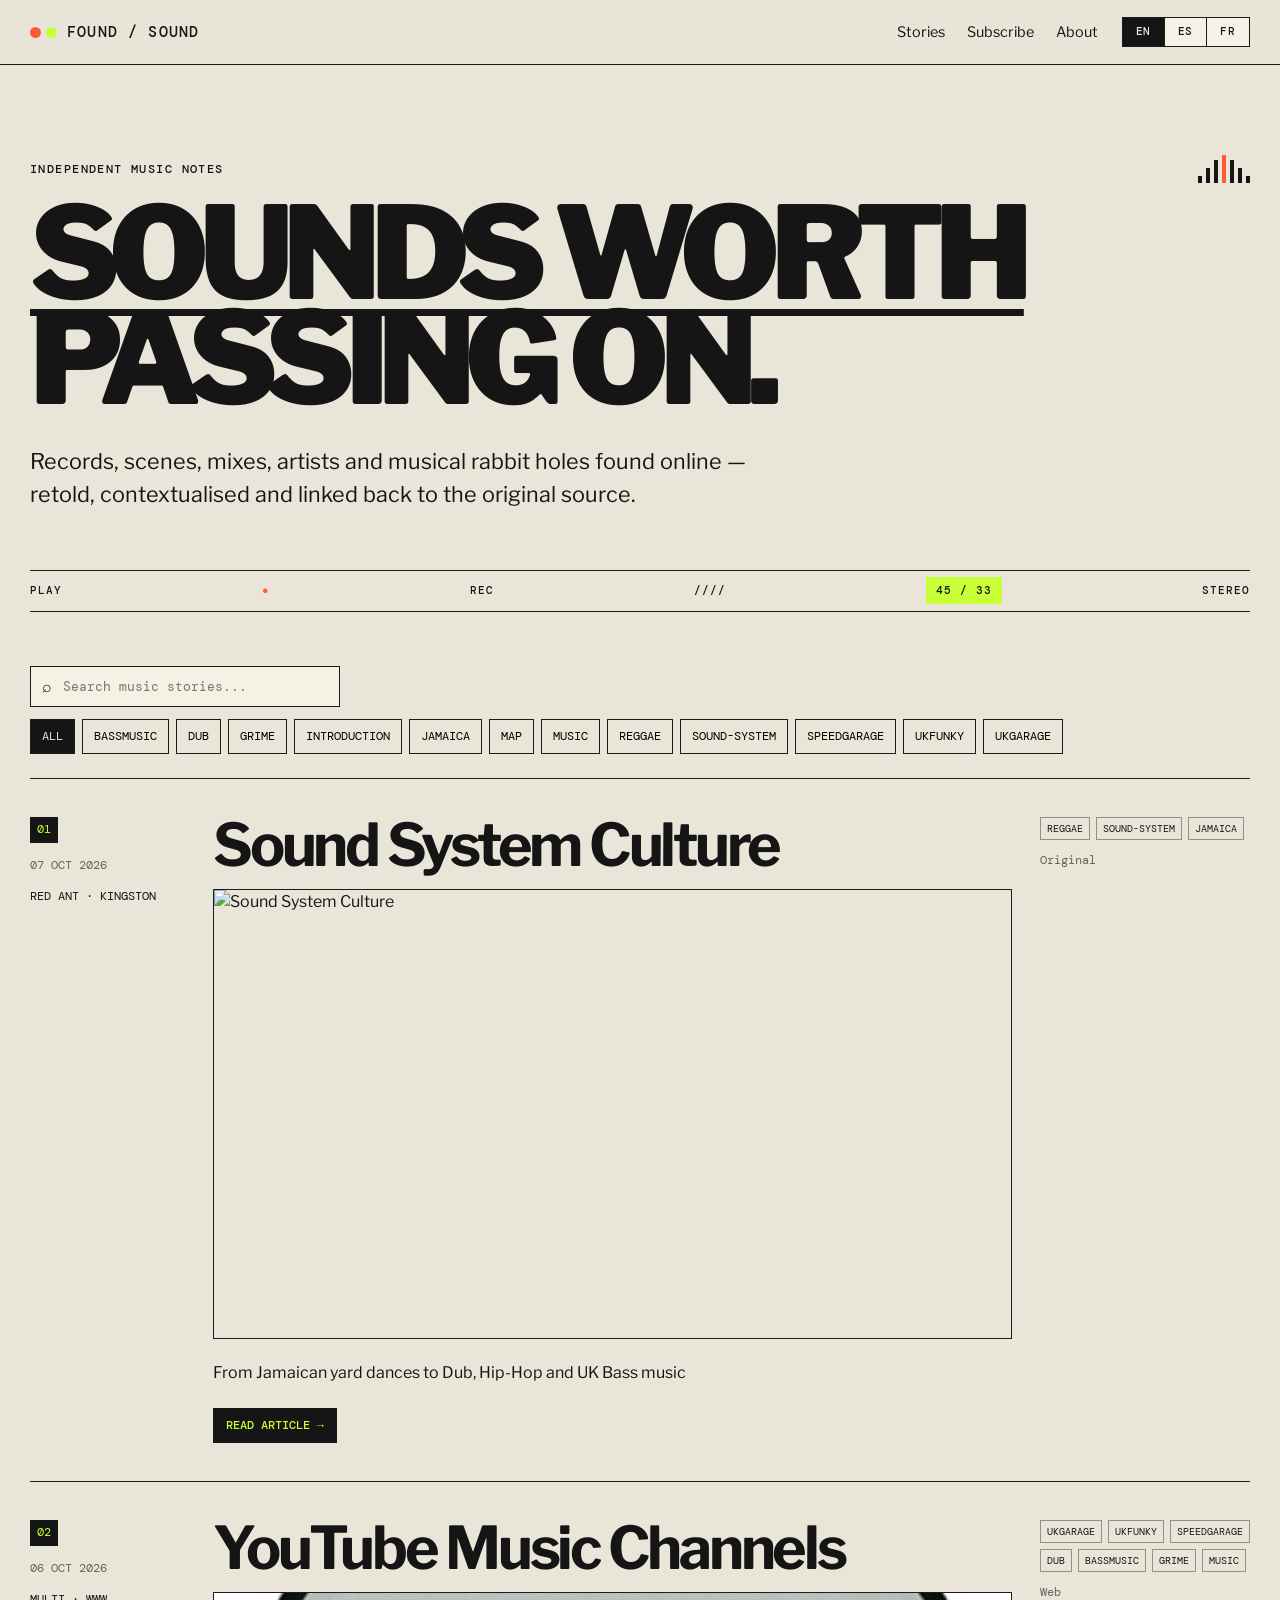
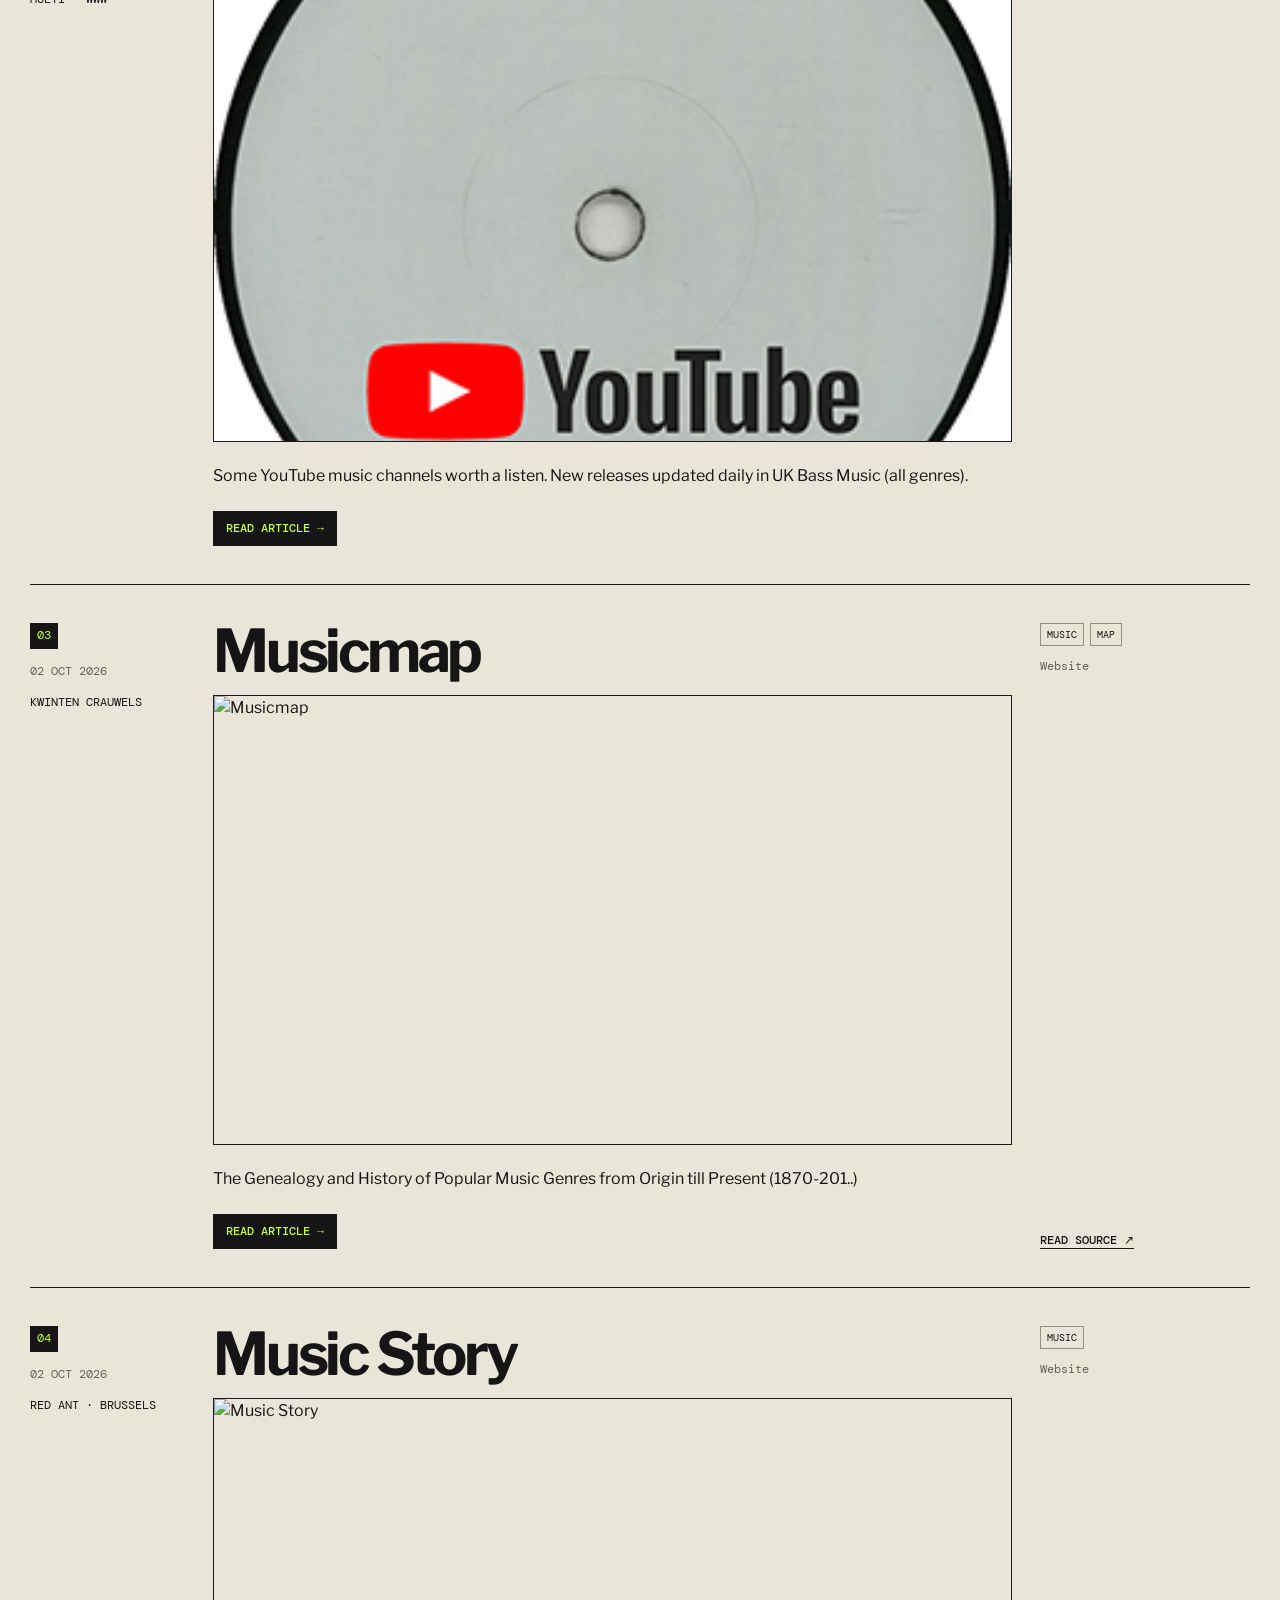
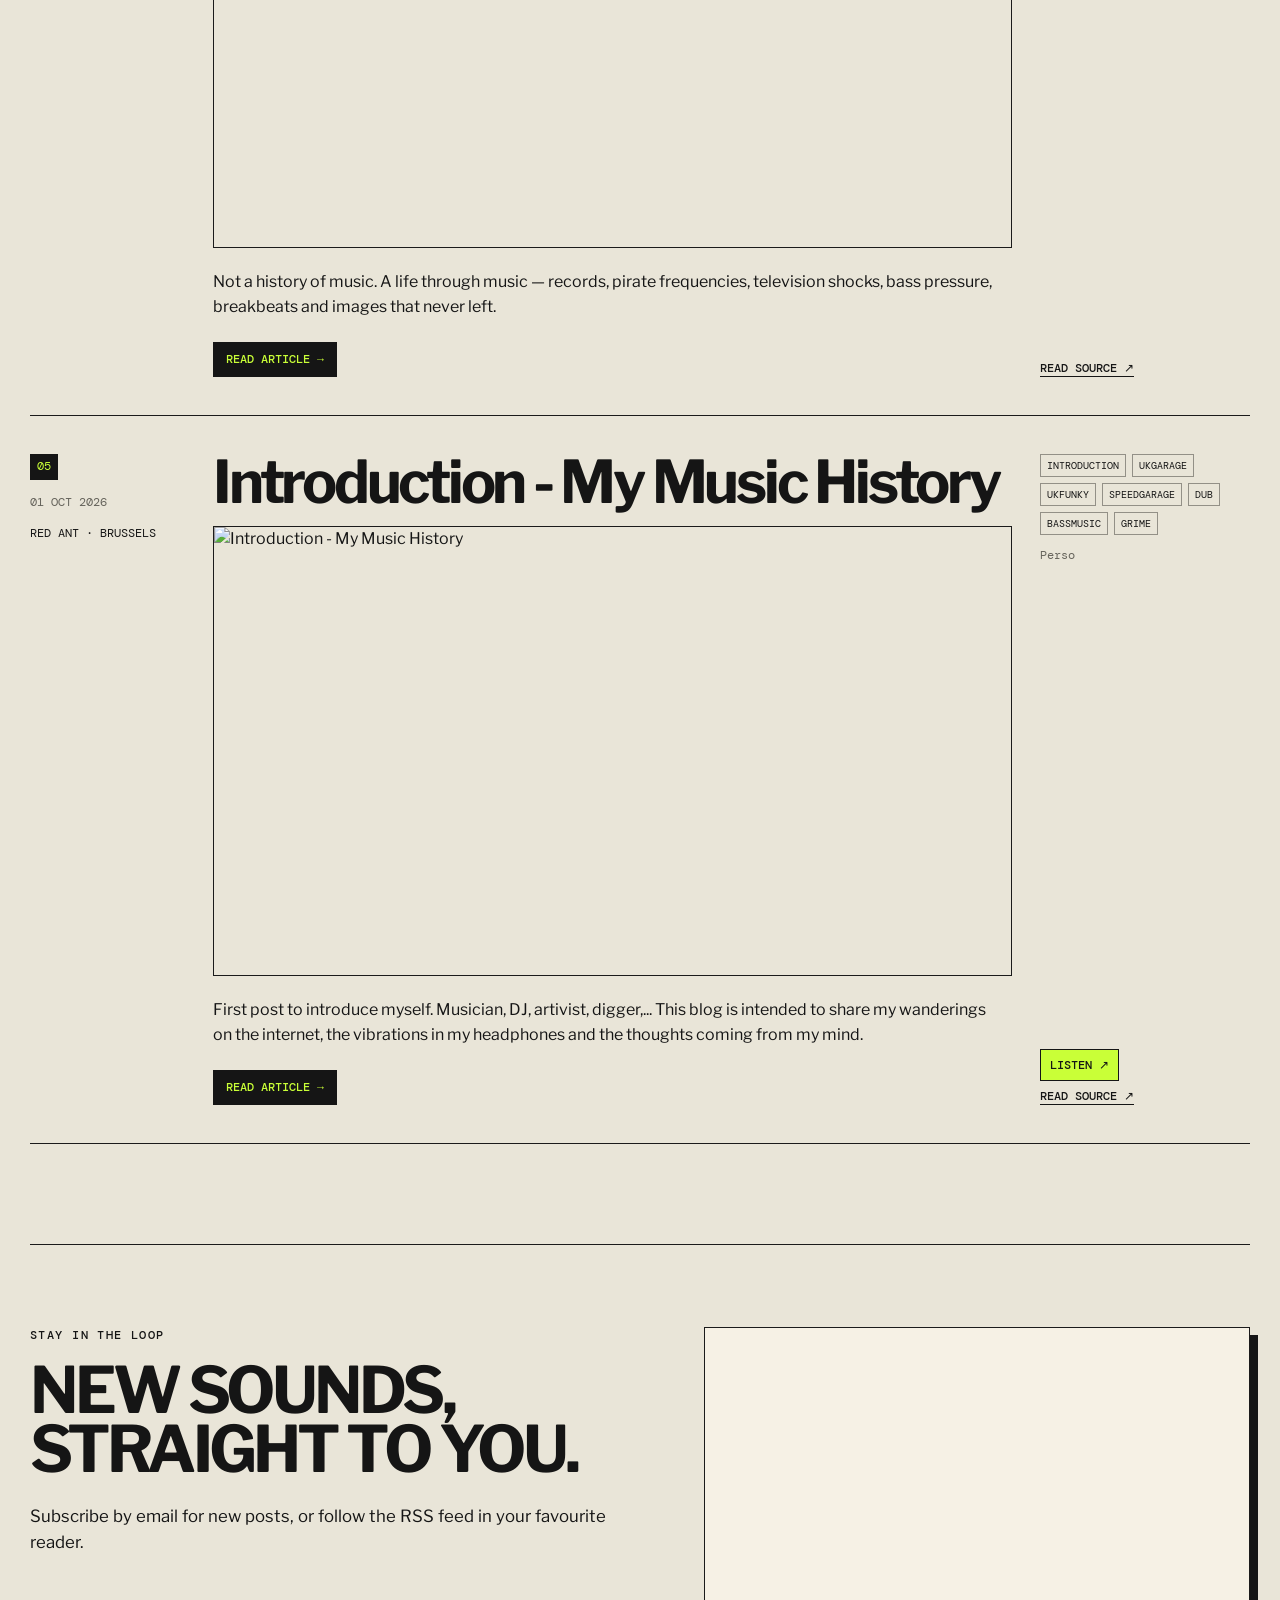
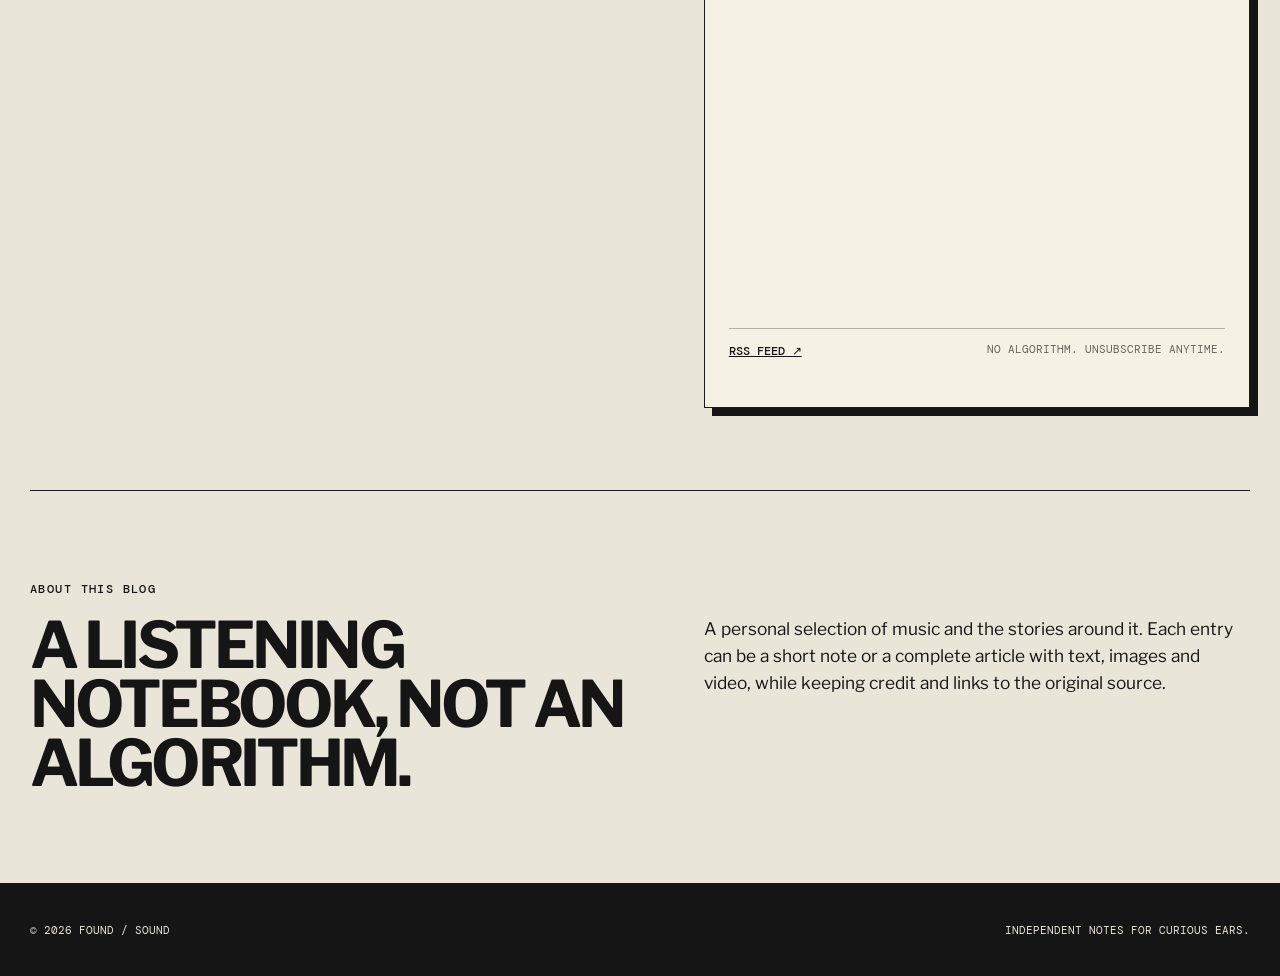
==== commit b50515e6: "Add files via upload" ====
--- a/index.html
+++ b/index.html
@@ -9,7 +9,7 @@
   <link rel="preconnect" href="https://fonts.googleapis.com">
   <link rel="preconnect" href="https://fonts.gstatic.com" crossorigin>
   <link href="https://fonts.googleapis.com/css2?family=DM+Mono:wght@300;400;500&family=Libre+Franklin:wght@400;600;700;800;900&display=swap" rel="stylesheet">
-  <link rel="stylesheet" href="styles.css?v=20261006-brevo1" />
+  <link rel="stylesheet" href="styles.css?v=20261007-docs1" />
   <link rel="alternate" type="application/rss+xml" title="FOUND / SOUND RSS" href="feed.xml" />
 </head>
 <body>
@@ -92,7 +92,7 @@
       <span id="footerText">Independent notes for curious ears.</span>
     </div>
   </footer>
-  <script src="site-config.js?v=20261006-brevo1"></script>
-  <script src="script.js?v=20261006-brevo1"></script>
+  <script src="site-config.js?v=20261007-docs1"></script>
+  <script src="script.js?v=20261007-docs1"></script>
 </body>
 </html>
--- a/styles.css
+++ b/styles.css
@@ -98,7 +98,7 @@
 .story-identity { margin-top: 12px; color: var(--ink); }
 .story h2 { margin: 0 0 16px; max-width: 820px; font-size: clamp(2rem, 4.6vw, 4rem); letter-spacing: -.055em; line-height: .95; }
 .story-media { margin: 0 0 22px; }
-.story-image-wrap { overflow: hidden; border: 1px solid var(--line); background: var(--paper); }
+.story-image-wrap { overflow: hidden; border: 1px solid var(--line); background: transparent; }
 .story-image { display: block; width: 100%; max-height: 620px; object-fit: cover; aspect-ratio: 16 / 9; }
 .story-video-wrap {
   position: relative; width: 100%; aspect-ratio: 16 / 9; overflow: hidden;
@@ -181,13 +181,13 @@
 .article-deck { max-width: 780px; margin: 28px 0 0; font-size: clamp(1.12rem, 2vw, 1.42rem); line-height: 1.5; }
 .article-tags { display: flex; flex-wrap: wrap; gap: 7px; margin-top: 24px; }
 .article-featured { margin: 38px 0 0; }
-.article-featured img { display: block; width: 100%; max-height: 680px; aspect-ratio: 16/9; object-fit: cover; border: 1px solid var(--line); }
+.article-featured img { display: block; width: 100%; max-height: 680px; aspect-ratio: 16/9; object-fit: contain; background: transparent; border: 1px solid var(--line); }
 .article-body { width: min(100%, 780px); margin: 54px auto 0; }
 .article-text { margin: 0 0 30px; font-size: 1.08rem; line-height: 1.78; }
 .article-text p { margin: 0 0 1.25em; }
 .article-text p:last-child { margin-bottom: 0; }
 .article-media { margin: 46px 0; }
-.article-media img { display: block; width: 100%; max-height: 760px; object-fit: contain; background: var(--paper); border: 1px solid var(--line); }
+.article-media img { display: block; width: 100%; max-height: 760px; object-fit: contain; background: transparent; border: 1px solid var(--line); }
 .article-media--small { width: 45%; margin-left: auto; margin-right: auto; }
 .article-media--medium { width: 70%; margin-left: auto; margin-right: auto; }
 .article-media--large { width: 100%; }
@@ -291,3 +291,29 @@
   .subscribe-secondary { align-items: flex-start; flex-direction: column; }
   .subscribe-secondary span { text-align: left; }
 }
+
+
+/* PDF + booklet article blocks */
+.article-document { margin: 48px 0; }
+.article-pdf-frame { height: var(--pdf-height, 720px); border: 1px solid var(--line); background: var(--paper); }
+.article-pdf-frame iframe { width: 100%; height: 100%; border: 0; display: block; }
+.article-document-actions { display: flex; flex-wrap: wrap; gap: 10px; margin-top: 12px; }
+.article-booklet { margin: 52px 0; }
+.booklet-caption { font: 500 .8rem "DM Mono", monospace; color: var(--muted); margin: 0 0 14px; }
+.booklet-page { margin: 0; }
+.booklet-page img { display: block; width: 100%; max-height: 84vh; object-fit: contain; border: 1px solid var(--line); background: transparent; }
+.booklet-page > a { display: block; }
+.article-booklet--vertical .booklet-pages { display: grid; gap: 36px; }
+.article-booklet--grid .booklet-pages { display: grid; grid-template-columns: repeat(2, minmax(0, 1fr)); gap: 18px; align-items: start; }
+.article-booklet--grid .booklet-page img { max-height: none; }
+.article-booklet--slideshow .booklet-page { display: none; }
+.article-booklet--slideshow .booklet-page.is-active { display: block; }
+.booklet-controls { display: grid; grid-template-columns: 1fr auto 1fr; align-items: center; gap: 10px; margin-top: 14px; }
+.booklet-controls button { border: 1px solid var(--line); background: var(--ink); color: var(--paper); padding: 10px 12px; cursor: pointer; font: 500 .72rem "DM Mono", monospace; text-transform: uppercase; letter-spacing: .04em; }
+.booklet-controls button:last-child { justify-self: end; }
+.booklet-controls span { font: 500 .72rem "DM Mono", monospace; }
+@media (max-width: 650px) {
+  .article-pdf-frame { height: min(72vh, 620px); }
+  .article-booklet--grid .booklet-pages { grid-template-columns: 1fr; }
+  .booklet-controls { grid-template-columns: auto 1fr auto; }
+}
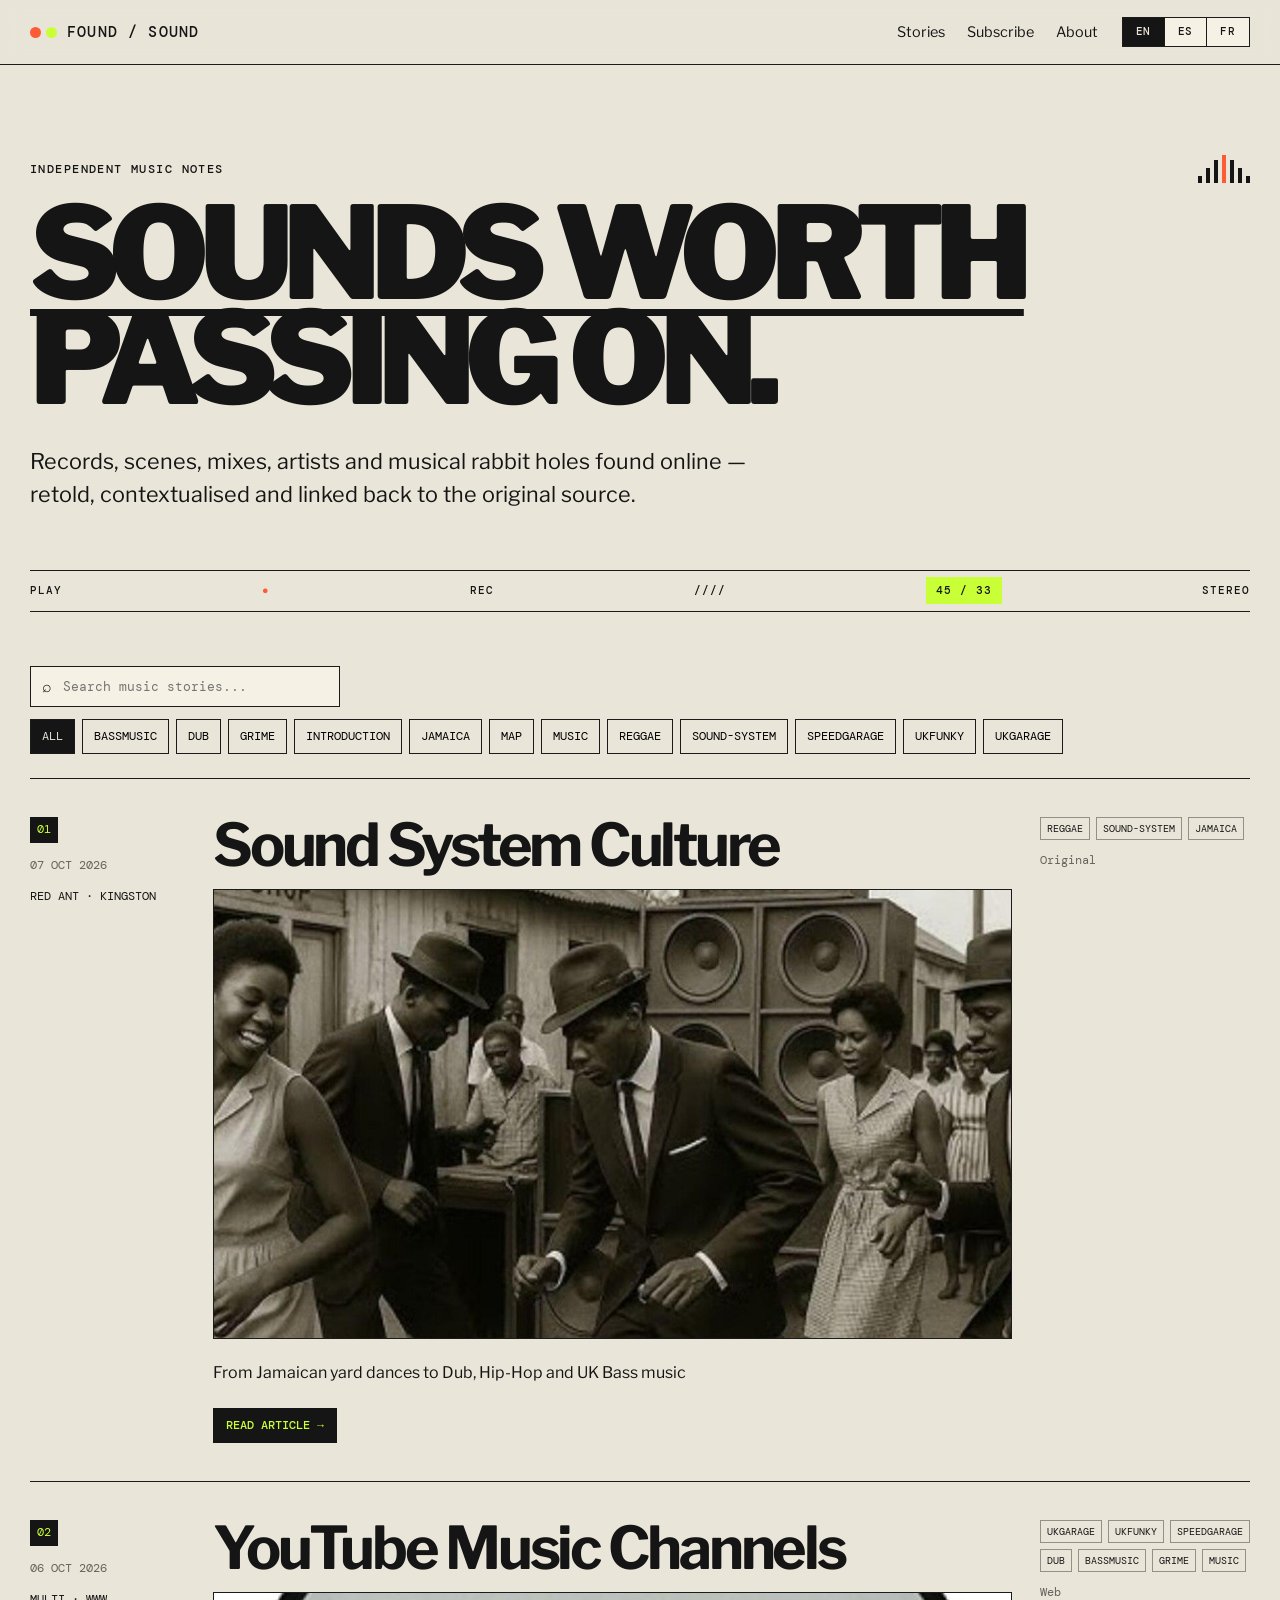
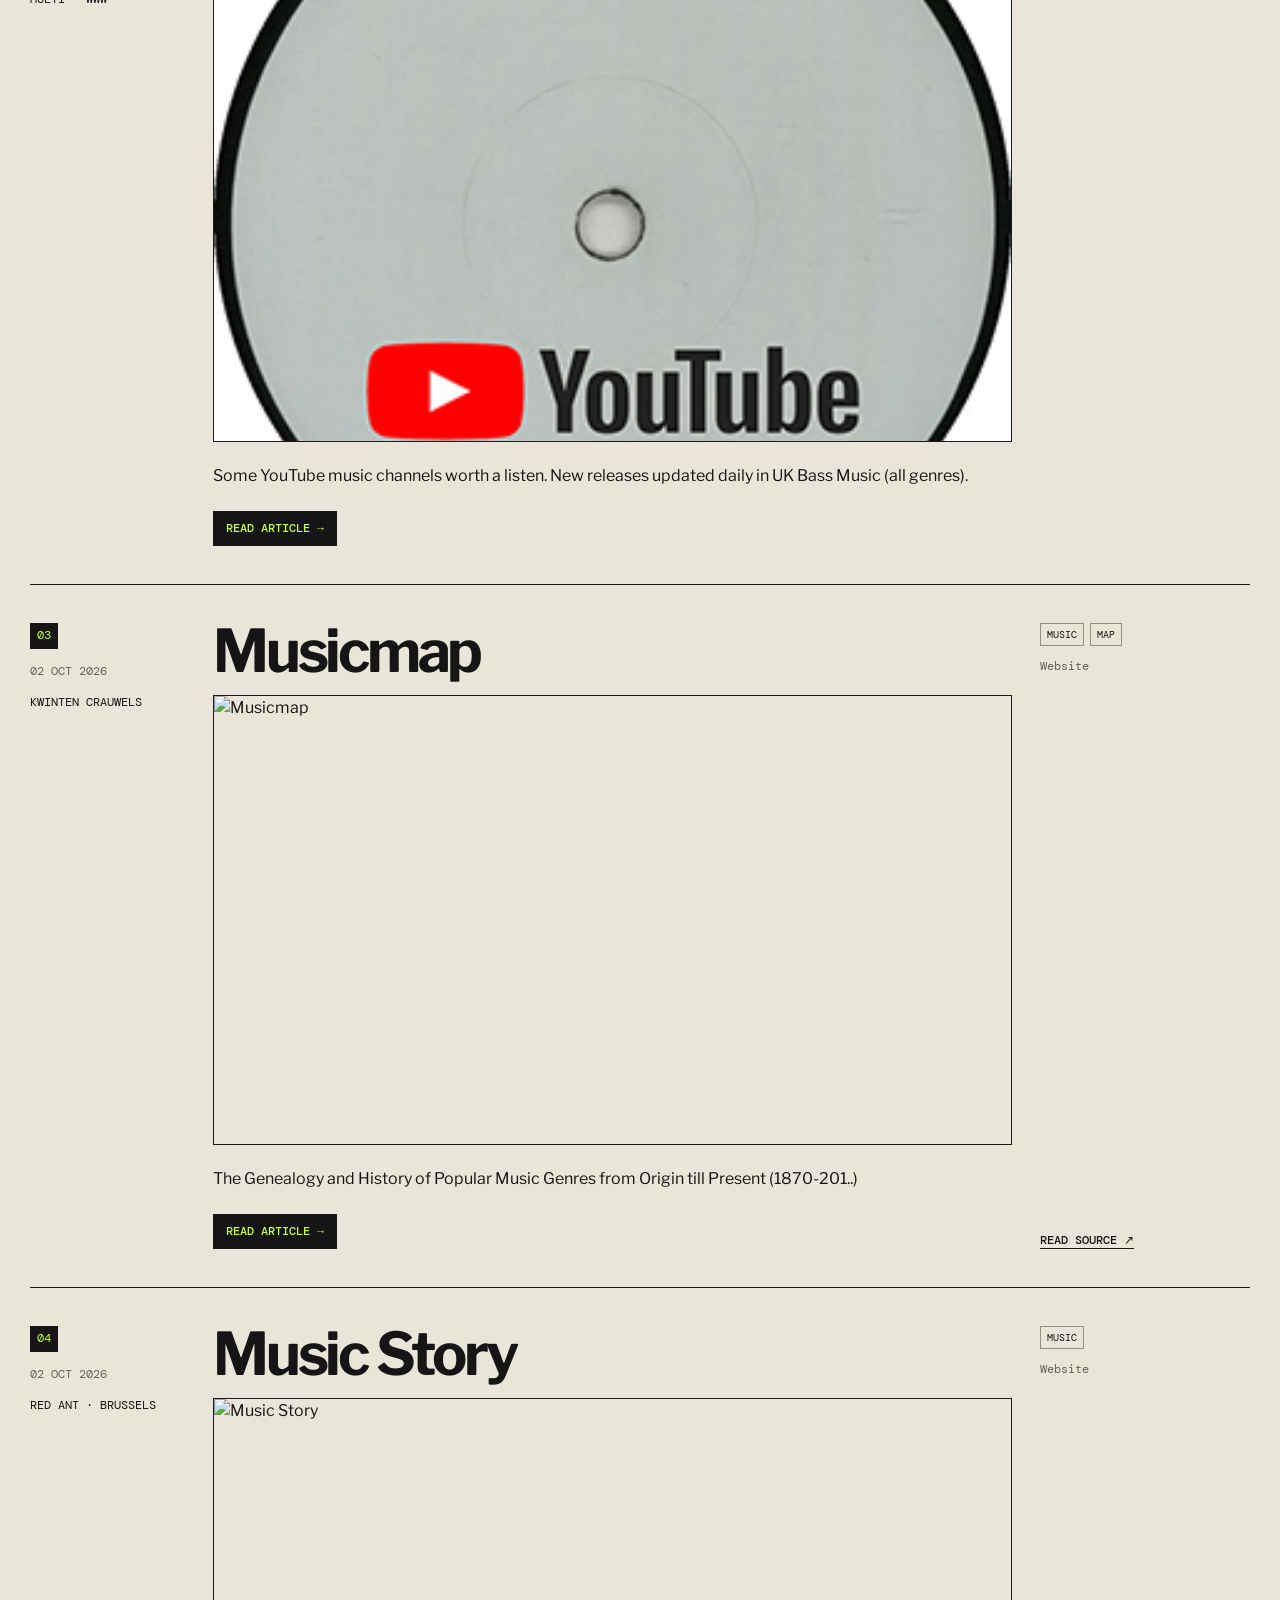
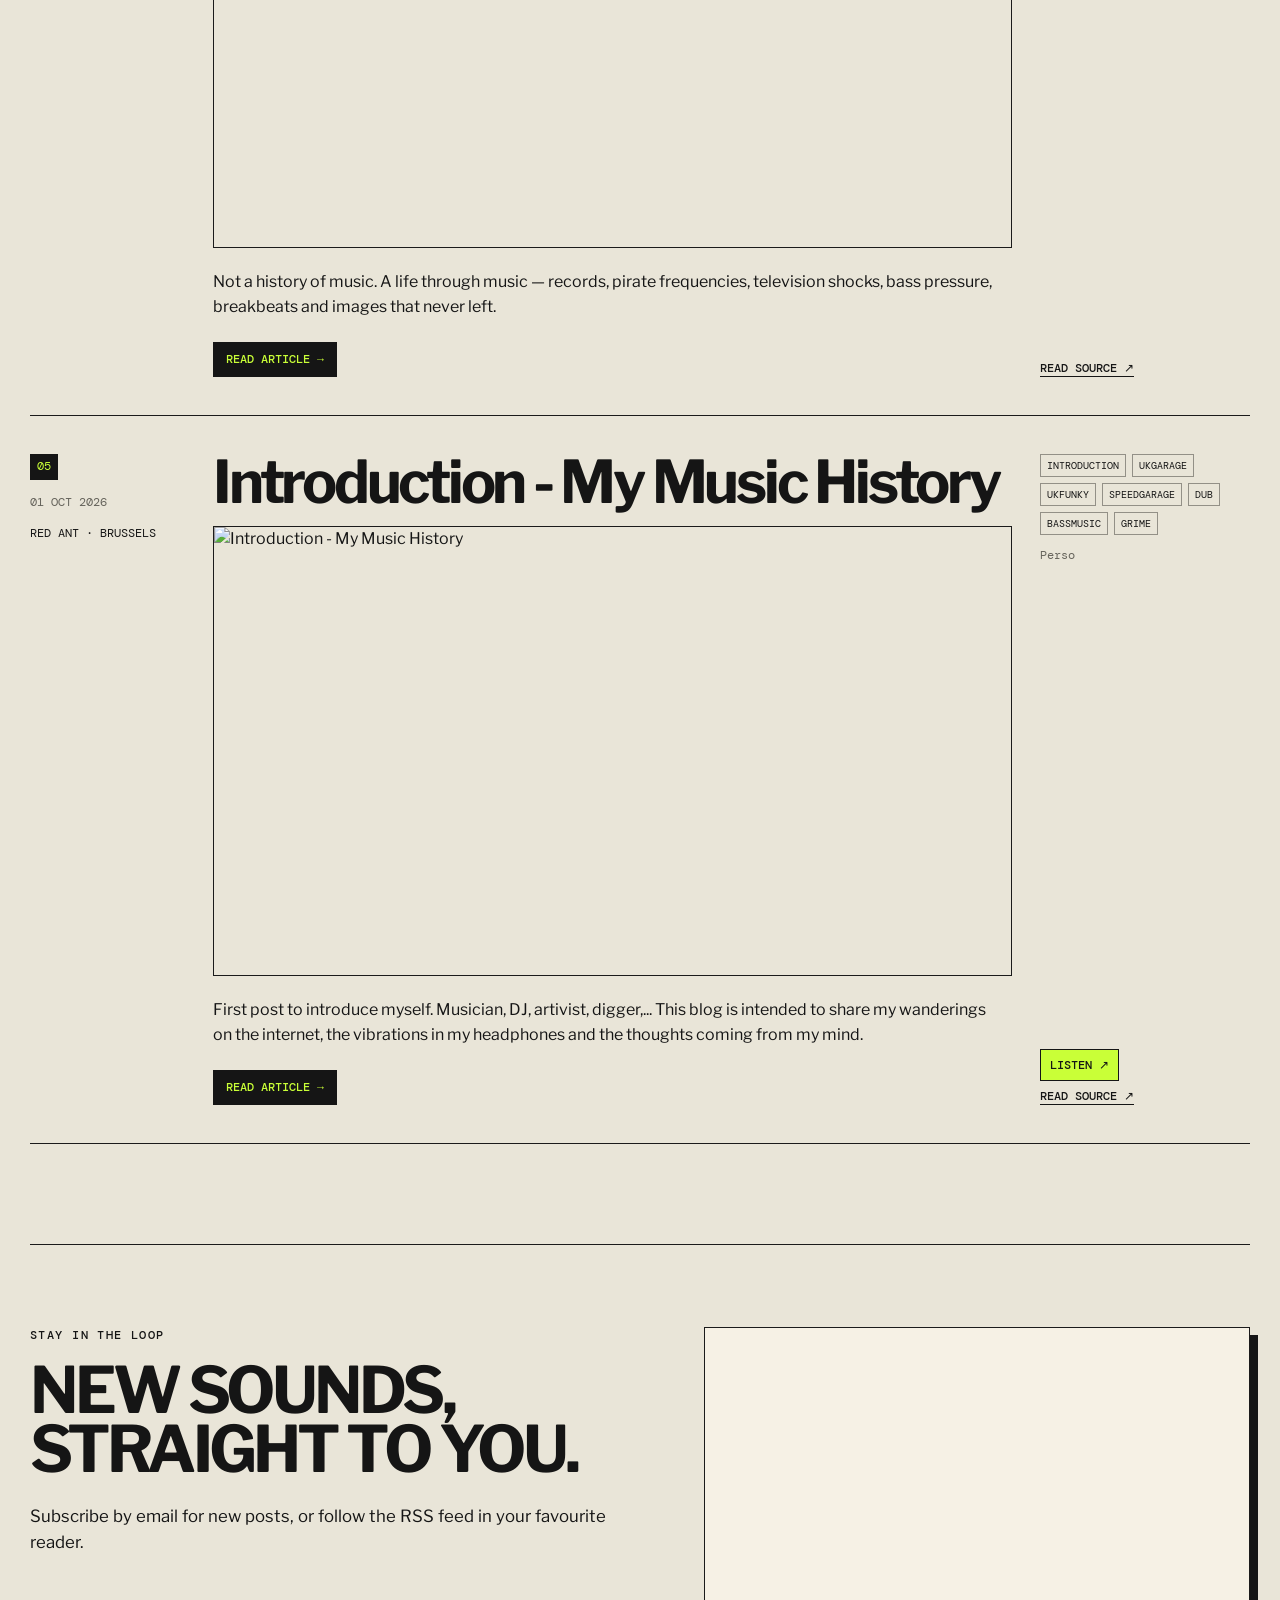
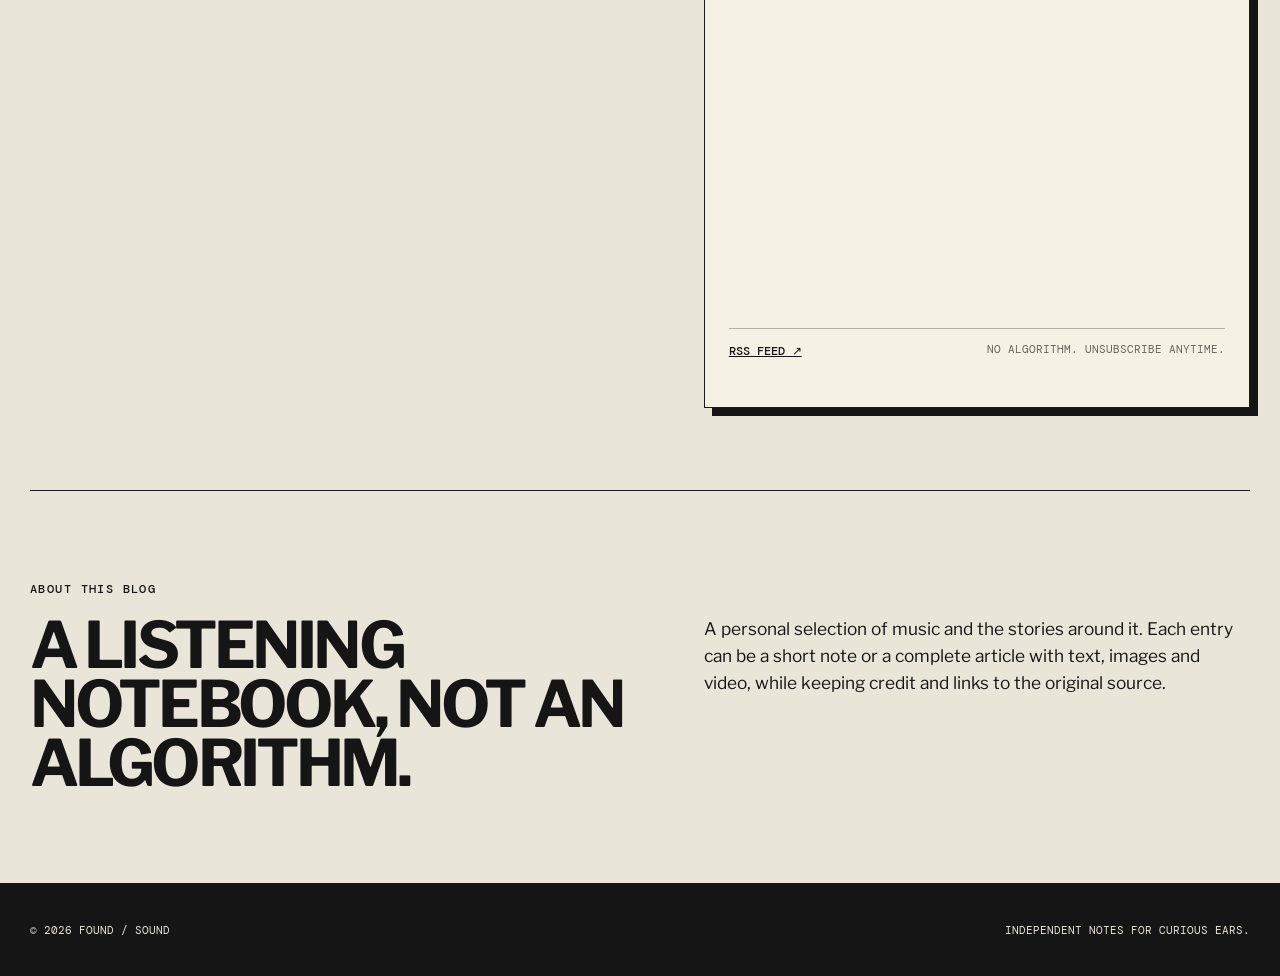
==== commit a90bdfc4: "Add files via upload" ====
--- a/index.html
+++ b/index.html
@@ -9,7 +9,7 @@
   <link rel="preconnect" href="https://fonts.googleapis.com">
   <link rel="preconnect" href="https://fonts.gstatic.com" crossorigin>
   <link href="https://fonts.googleapis.com/css2?family=DM+Mono:wght@300;400;500&family=Libre+Franklin:wght@400;600;700;800;900&display=swap" rel="stylesheet">
-  <link rel="stylesheet" href="styles.css?v=20261007-docs1" />
+  <link rel="stylesheet" href="styles.css?v=20261007-social1" />
   <link rel="alternate" type="application/rss+xml" title="FOUND / SOUND RSS" href="feed.xml" />
 </head>
 <body>
@@ -92,7 +92,7 @@
       <span id="footerText">Independent notes for curious ears.</span>
     </div>
   </footer>
-  <script src="site-config.js?v=20261007-docs1"></script>
-  <script src="script.js?v=20261007-docs1"></script>
+  <script src="site-config.js?v=20261007-social1"></script>
+  <script src="script.js?v=20261007-social1"></script>
 </body>
 </html>
